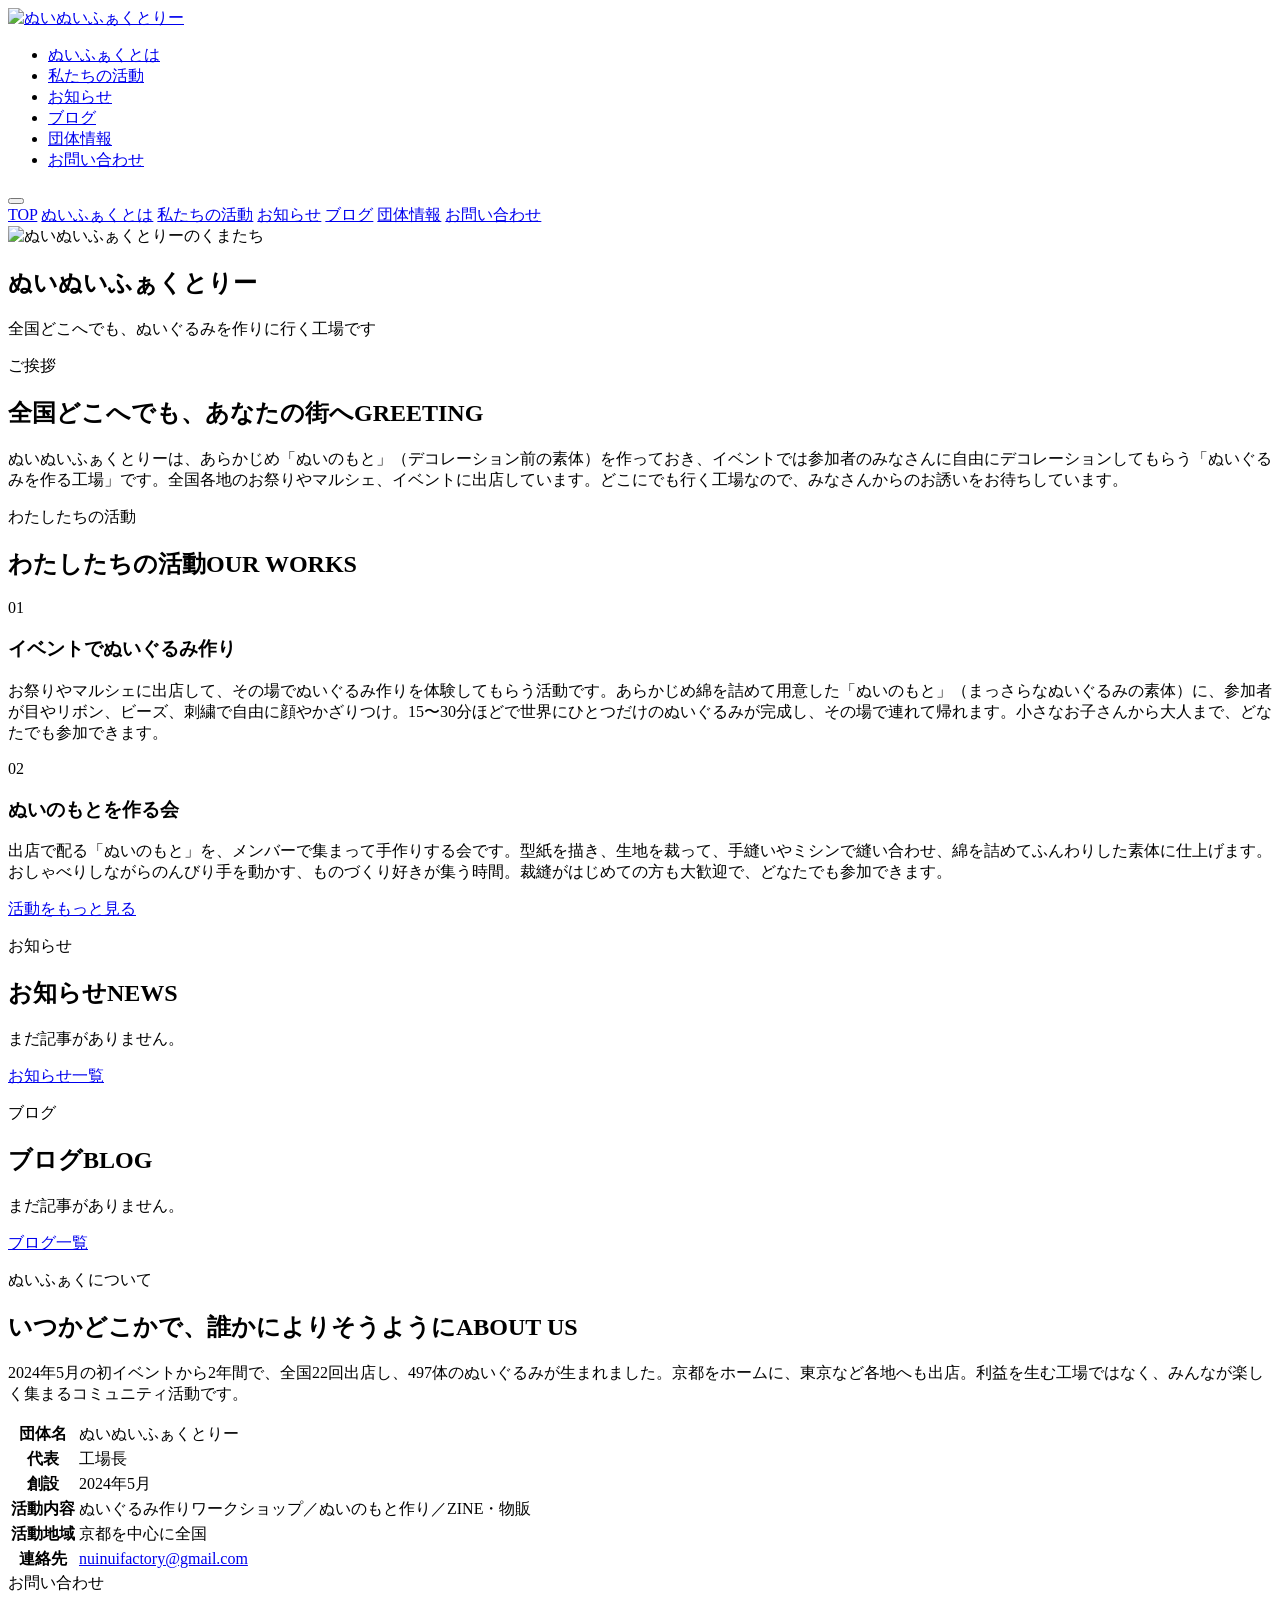
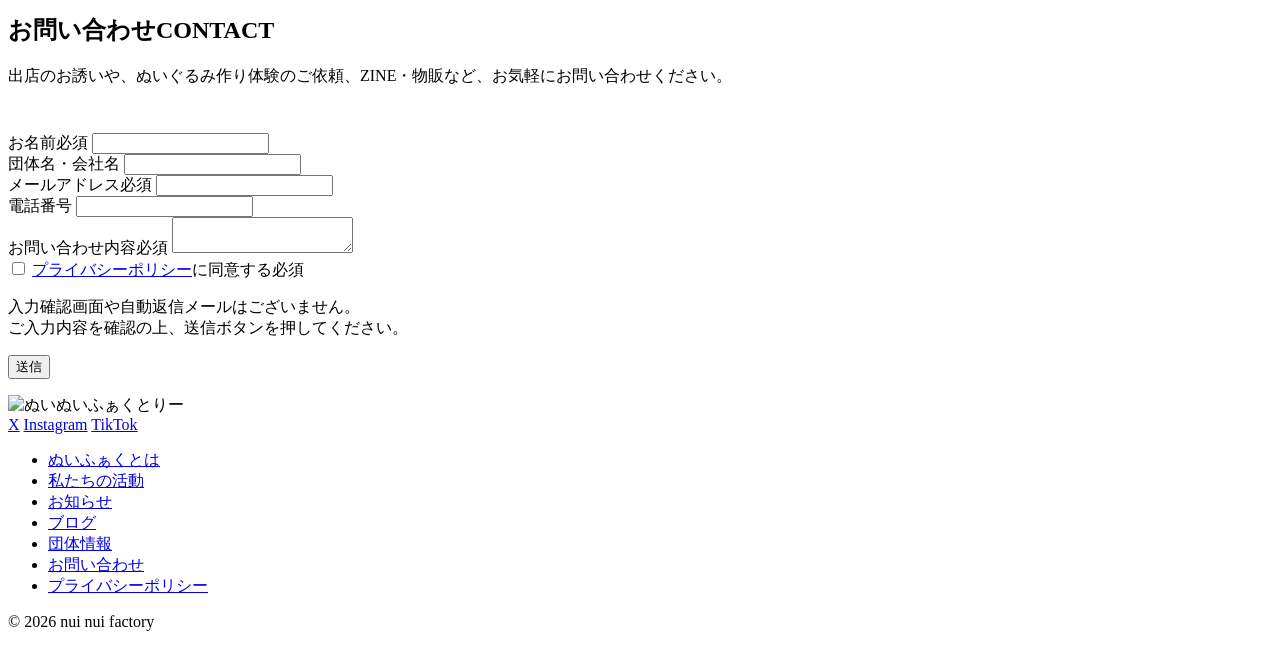
==== index.html @ ff73c260 "サイト本体のページを追加" ====
<!DOCTYPE html>
<html lang="ja">
<head>
<meta charset="UTF-8">
<meta name="viewport" content="width=device-width, initial-scale=1">
<title>ぬいぬいふぁくとりー｜ぬいぐるみを作る工場</title>
<meta name="description" content="ぬいぬいふぁくとりーは、全国各地でぬいぐるみ作りのワークショップを開催する「ぬいぐるみを作る工場」です。お祭り・マルシェ・イベントへの出店のお誘いをお待ちしています。">
<link rel="icon" href="assets/img/mascot-pink.svg" type="image/svg+xml">
<link rel="stylesheet" href="assets/css/style.css">
<meta property="og:type" content="website">
<meta property="og:title" content="ぬいぬいふぁくとりー｜ぬいぐるみを作る工場">
<meta property="og:description" content="全国各地でぬいぐるみ作りのワークショップを開催しています。どこにでも行く工場です。">
<meta property="og:image" content="assets/img/hero.svg">
</head>
<body>

<!-- ============ ヘッダー（全ページ共通） ============ -->
<header class="header">
  <div class="header__inner">
    <a href="index.html" class="header__logo"><img src="assets/img/logo.svg" alt="ぬいぬいふぁくとりー"></a>
    <nav class="gnav">
      <ul>
        <li><a href="#about">ぬいふぁくとは</a></li>
        <li><a href="works.html">私たちの活動</a></li>
        <li><a href="news/">お知らせ</a></li>
        <li><a href="blog/">ブログ</a></li>
        <li><a href="#company">団体情報</a></li>
        <li><a href="#contact">お問い合わせ</a></li>
      </ul>
    </nav>
    <button class="hamburger" aria-label="メニュー" aria-expanded="false">
      <span></span><span></span><span></span>
    </button>
  </div>
</header>
<div class="drawer">
  <a href="index.html">TOP</a>
  <a href="#about">ぬいふぁくとは</a>
  <a href="works.html">私たちの活動</a>
  <a href="news/">お知らせ</a>
  <a href="blog/">ブログ</a>
  <a href="#company">団体情報</a>
  <a href="#contact">お問い合わせ</a>
</div>

<main>

<!-- ============ ヒーロー ============ -->
<section class="hero">
  <div class="hero__img"><img src="assets/img/hero.svg" alt="ぬいぬいふぁくとりーのくまたち" width="1200" height="620"></div>
  <div class="hero__copy">
    <h1>ぬいぬいふぁくとりー</h1>
    <p>全国どこへでも、ぬいぐるみを作りに行く工場です</p>
  </div>
</section>

<!-- ============ ご挨拶 ============ -->
<section class="section" id="about">
  <div class="wrap">
    <div class="section-head">
      <span class="vlabel">ご挨拶</span>
      <h2>全国どこへでも、あなたの街へ<span class="en">GREETING</span></h2>
    </div>
    <p>ぬいぬいふぁくとりーは、あらかじめ「ぬいのもと」（デコレーション前の素体）を作っておき、イベントでは参加者のみなさんに自由にデコレーションしてもらう「ぬいぐるみを作る工場」です。全国各地のお祭りやマルシェ、イベントに出店しています。どこにでも行く工場なので、みなさんからのお誘いをお待ちしています。</p>
  </div>
</section>

<!-- ============ わたしたちの活動 ============ -->
<section class="section section--cream" id="works">
  <div class="wrap">
    <div class="section-head">
      <span class="vlabel">わたしたちの活動</span>
      <h2>わたしたちの活動<span class="en">OUR WORKS</span></h2>
    </div>

    <div class="activity">
      <div class="activity__item">
        <span class="activity__num">01</span>
        <div>
          <h3>イベントでぬいぐるみ作り</h3>
          <p>お祭りやマルシェに出店して、その場でぬいぐるみ作りを体験してもらう活動です。あらかじめ綿を詰めて用意した「ぬいのもと」（まっさらなぬいぐるみの素体）に、参加者が目やリボン、ビーズ、刺繍で自由に顔やかざりつけ。15〜30分ほどで世界にひとつだけのぬいぐるみが完成し、その場で連れて帰れます。小さなお子さんから大人まで、どなたでも参加できます。</p>
        </div>
      </div>
      <div class="activity__item">
        <span class="activity__num">02</span>
        <div>
          <h3>ぬいのもとを作る会</h3>
          <p>出店で配る「ぬいのもと」を、メンバーで集まって手作りする会です。型紙を描き、生地を裁って、手縫いやミシンで縫い合わせ、綿を詰めてふんわりした素体に仕上げます。おしゃべりしながらのんびり手を動かす、ものづくり好きが集う時間。裁縫がはじめての方も大歓迎で、どなたでも参加できます。</p>
        </div>
      </div>
    </div>

    <p class="more"><a href="works.html" class="btn btn--ghost">活動をもっと見る</a></p>
  </div>
</section>

<!-- ============ お知らせ ============ -->
<section class="section" id="news">
  <div class="wrap">
    <div class="section-head">
      <span class="vlabel">お知らせ</span>
      <h2>お知らせ<span class="en">NEWS</span></h2>
    </div>
    <!-- NEWS_LIST_START --><p class="cards__empty">まだ記事がありません。</p><!-- NEWS_LIST_END -->
    <p class="more"><a href="news/" class="btn btn--ghost">お知らせ一覧</a></p>
  </div>
</section>

<!-- ============ ブログ ============ -->
<section class="section section--cream" id="blog">
  <div class="wrap">
    <div class="section-head">
      <span class="vlabel">ブログ</span>
      <h2>ブログ<span class="en">BLOG</span></h2>
    </div>
    <!-- BLOG_LIST_START --><p class="cards__empty">まだ記事がありません。</p><!-- BLOG_LIST_END -->
    <p class="more"><a href="blog/" class="btn btn--ghost">ブログ一覧</a></p>
  </div>
</section>

<!-- ============ 団体情報 ============ -->
<section class="section" id="company">
  <div class="wrap">
    <div class="section-head">
      <span class="vlabel">ぬいふぁくについて</span>
      <h2>いつかどこかで、誰かによりそうように<span class="en">ABOUT US</span></h2>
    </div>
    <p>2024年5月の初イベントから2年間で、全国22回出店し、497体のぬいぐるみが生まれました。京都をホームに、東京など各地へも出店。利益を生む工場ではなく、みんなが楽しく集まるコミュニティ活動です。</p>

    <table class="about-table">
      <tr><th>団体名</th>  <td>ぬいぬいふぁくとりー</td></tr>
      <tr><th>代表</th>    <td>工場長</td></tr>
      <tr><th>創設</th>    <td>2024年5月</td></tr>
      <tr><th>活動内容</th><td>ぬいぐるみ作りワークショップ／ぬいのもと作り／ZINE・物販</td></tr>
      <tr><th>活動地域</th><td>京都を中心に全国</td></tr>
      <tr><th>連絡先</th>  <td><a href="mailto:nuinuifactory@gmail.com">nuinuifactory@gmail.com</a></td></tr>
    </table>
  </div>
</section>

<!-- ============ お問い合わせ ============ -->
<section class="section section--cream" id="contact">
  <div class="wrap">
    <div class="section-head">
      <span class="vlabel">お問い合わせ</span>
      <h2>お問い合わせ<span class="en">CONTACT</span></h2>
    </div>
    <p style="margin-bottom:46px;">出店のお誘いや、ぬいぐるみ作り体験のご依頼、ZINE・物販など、お気軽にお問い合わせください。</p>

    <!-- ▼ Formspreeの設定後、action の XXXXXXXX を自分のフォームIDに書き換えてください -->
    <form class="form" id="contact-form" action="https://formspree.io/f/XXXXXXXX" method="POST" data-thanks="thanks.html">
      <div>
        <label for="f-name">お名前<span class="req">必須</span></label>
        <input type="text" id="f-name" name="お名前" required>
      </div>
      <div>
        <label for="f-org">団体名・会社名</label>
        <input type="text" id="f-org" name="団体名・会社名">
      </div>
      <div>
        <label for="f-email">メールアドレス<span class="req">必須</span></label>
        <input type="email" id="f-email" name="email" required>
      </div>
      <div>
        <label for="f-tel">電話番号</label>
        <input type="tel" id="f-tel" name="電話番号">
      </div>
      <div>
        <label for="f-body">お問い合わせ内容<span class="req">必須</span></label>
        <textarea id="f-body" name="お問い合わせ内容" required></textarea>
      </div>
      <label class="form__check">
        <input type="checkbox" required>
        <span><a href="privacy.html">プライバシーポリシー</a>に同意する<span class="req">必須</span></span>
      </label>
      <p class="form__note">入力確認画面や自動返信メールはございません。<br>ご入力内容を確認の上、送信ボタンを押してください。</p>
      <p class="form__submit"><button type="submit">送信</button></p>
    </form>
  </div>
</section>

</main>

<!-- ============ フッター（全ページ共通） ============ -->
<footer class="footer">
  <div class="wrap footer__inner">
    <div>
      <div class="footer__logo"><img src="assets/img/logo.svg" alt="ぬいぬいふぁくとりー"></div>
      <div class="footer__sns">
        <a href="https://x.com/nuinuifactory" target="_blank" rel="noopener">X</a>
        <a href="https://www.instagram.com/nuinuifactory" target="_blank" rel="noopener">Instagram</a>
        <a href="https://www.tiktok.com/@nuinuifactory" target="_blank" rel="noopener">TikTok</a>
      </div>
    </div>
    <nav>
      <ul>
        <li><a href="#about">ぬいふぁくとは</a></li>
        <li><a href="works.html">私たちの活動</a></li>
        <li><a href="news/">お知らせ</a></li>
        <li><a href="blog/">ブログ</a></li>
        <li><a href="#company">団体情報</a></li>
        <li><a href="#contact">お問い合わせ</a></li>
        <li><a href="privacy.html">プライバシーポリシー</a></li>
      </ul>
    </nav>
  </div>
  <p class="footer__copy">© 2026 nui nui factory</p>
</footer>

<script src="assets/js/site.js"></script>
</body>
</html>
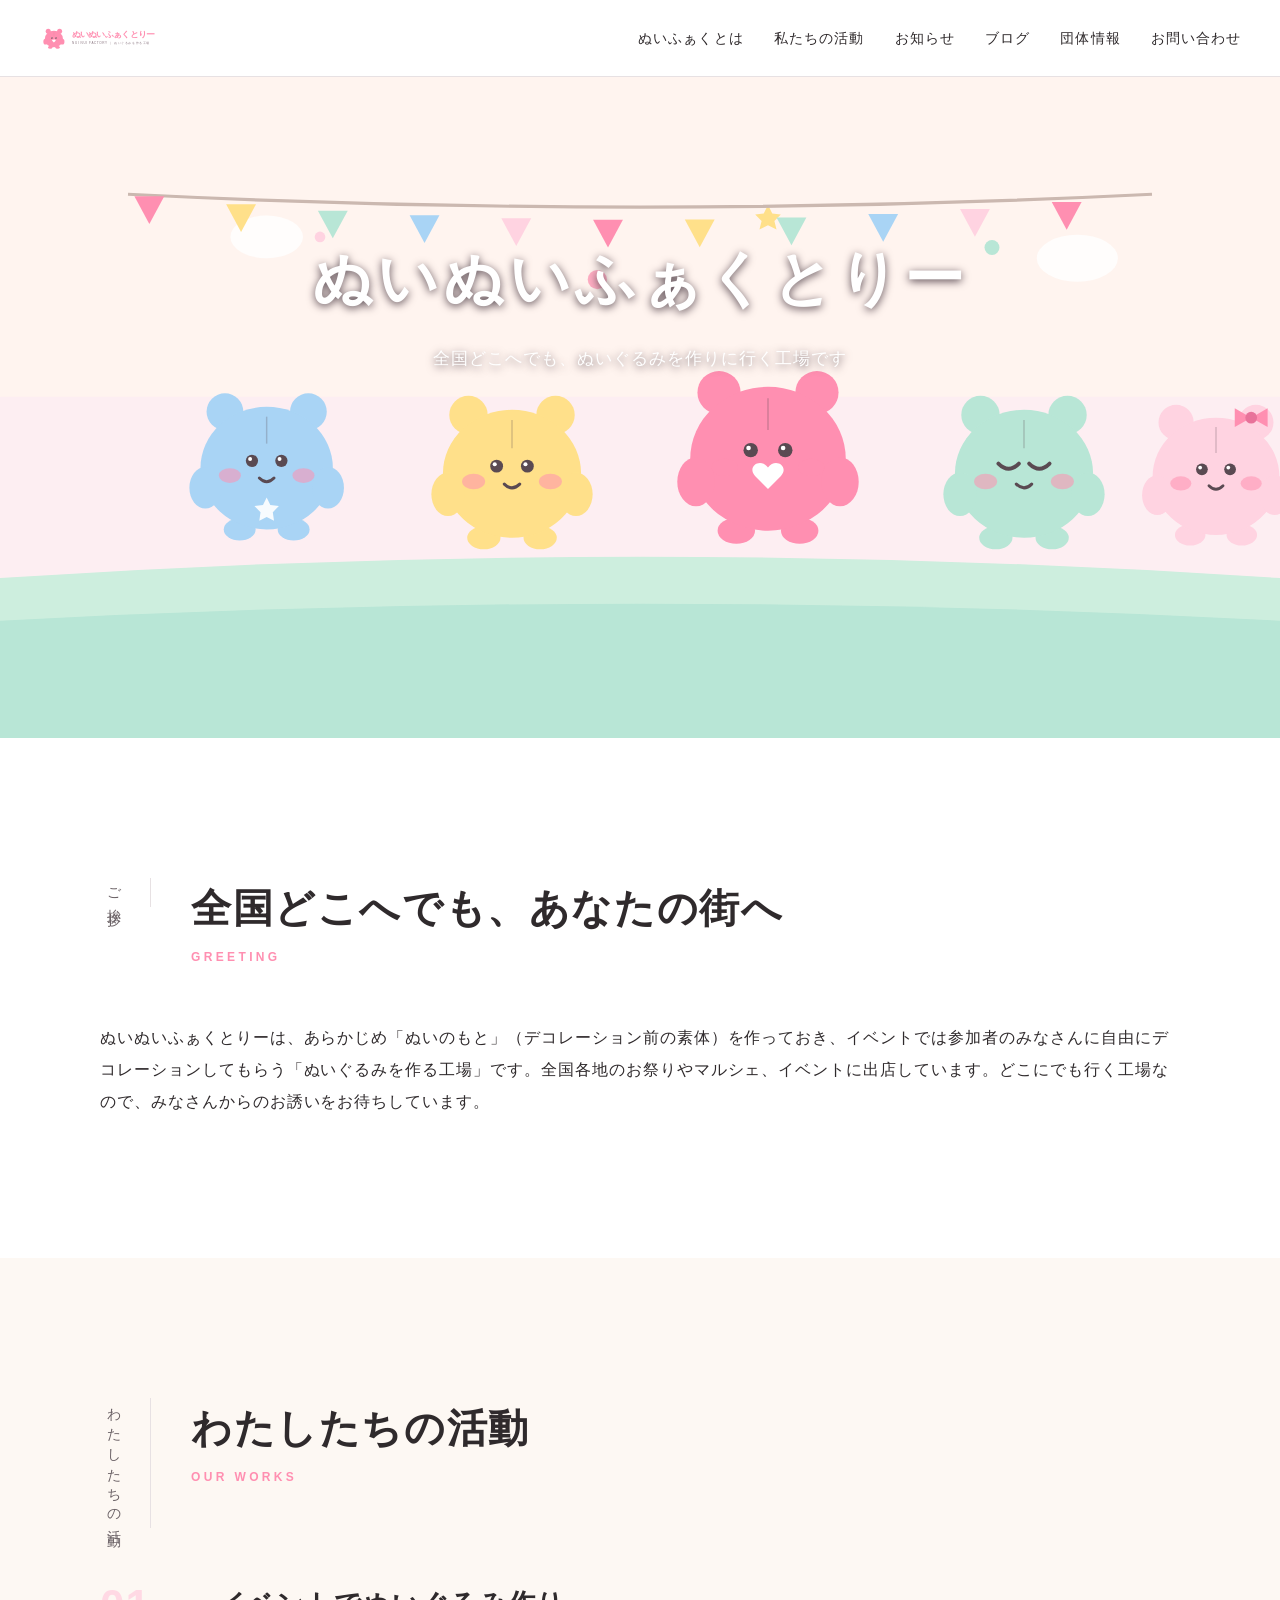
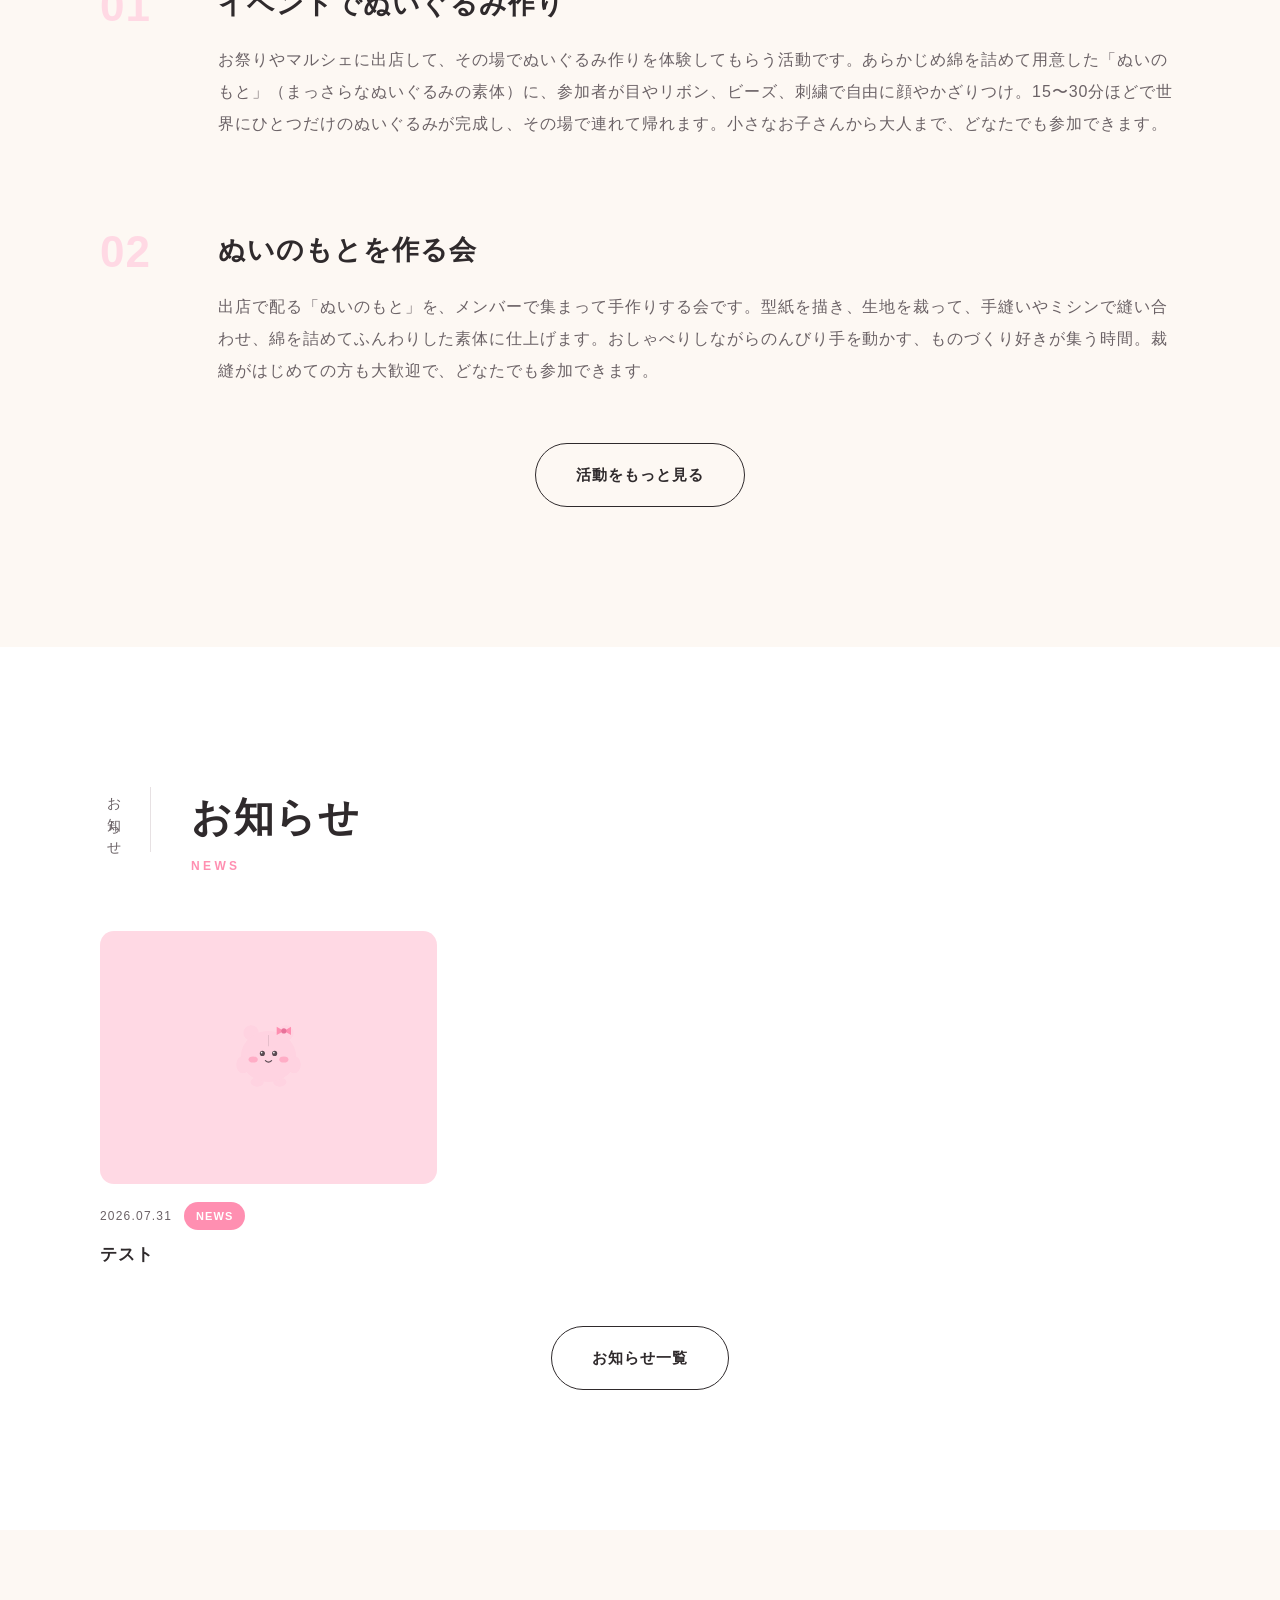
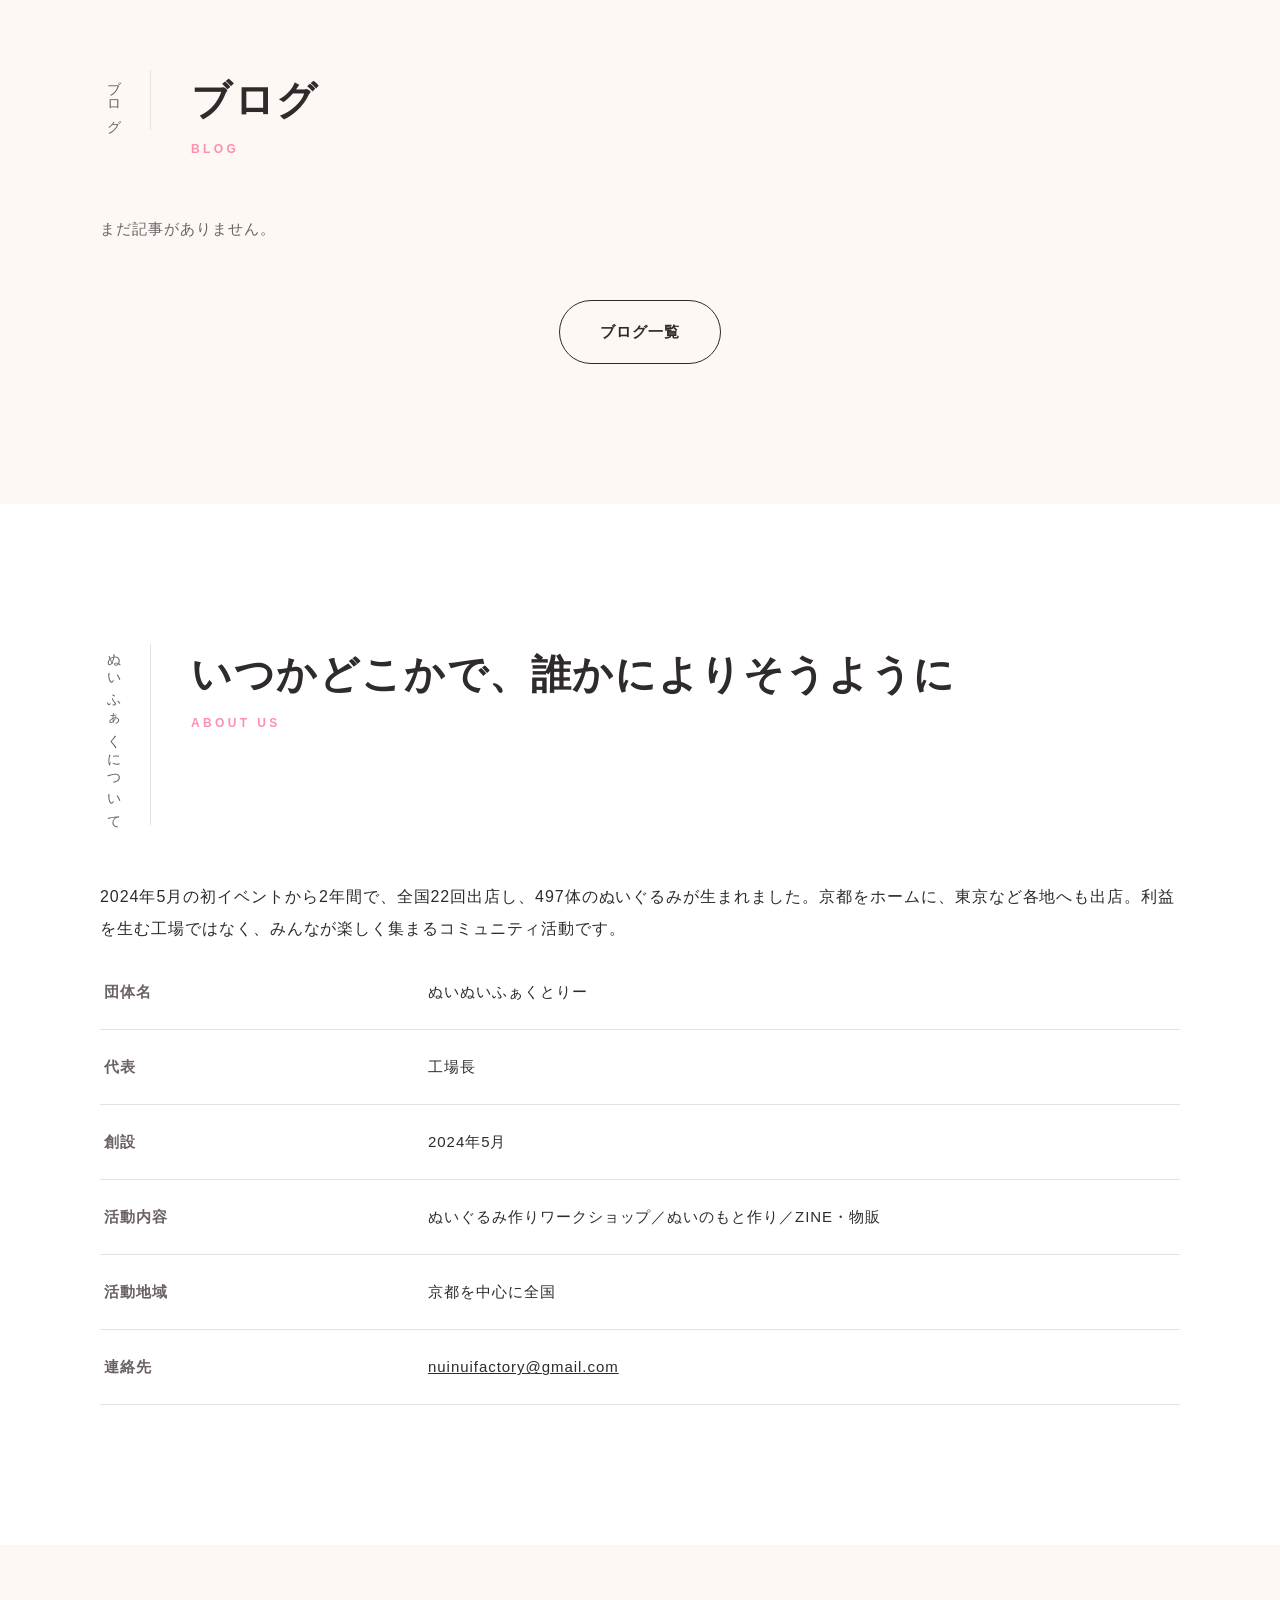
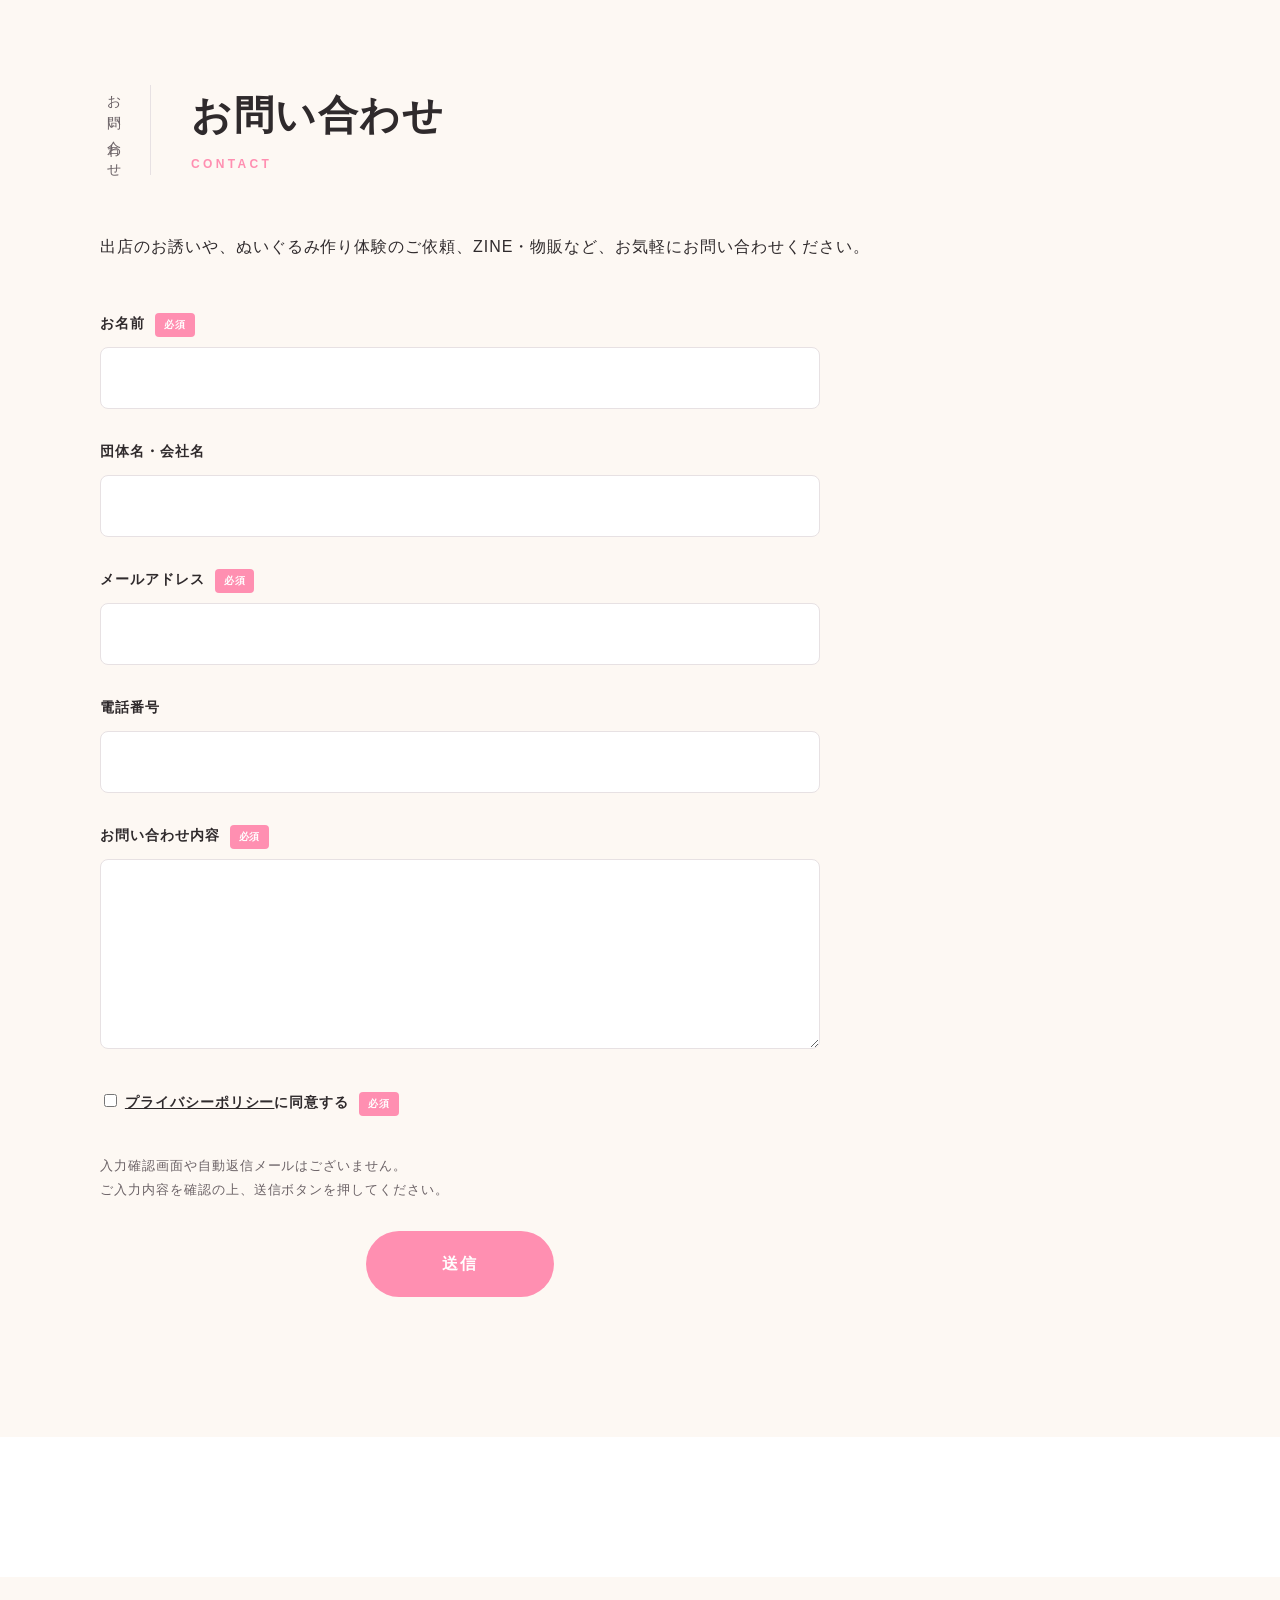
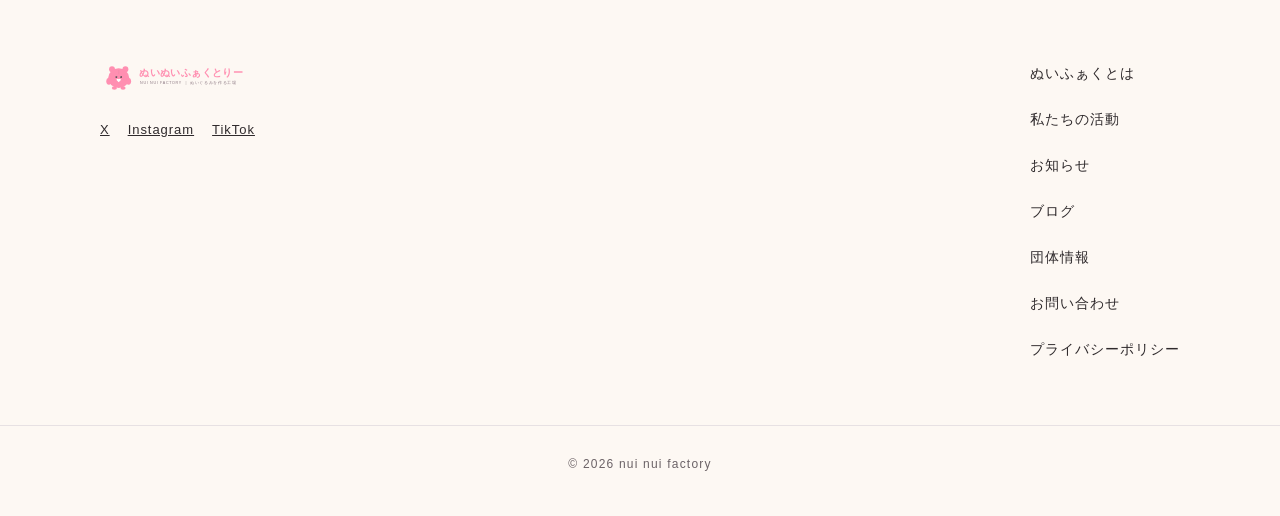
==== commit 96623e5a: "記事を公開: テスト" ====
--- a/index.html
+++ b/index.html
@@ -101,7 +101,15 @@
       <span class="vlabel">お知らせ</span>
       <h2>お知らせ<span class="en">NEWS</span></h2>
     </div>
-    <!-- NEWS_LIST_START --><p class="cards__empty">まだ記事がありません。</p><!-- NEWS_LIST_END -->
+    <!-- NEWS_LIST_START -->
+<div class="cards">
+<a class="card" href="news/20260731-9l2k.html">
+  <div class="card__thumb"><img src="assets/img/mascot-lpink.svg" alt="" style="object-fit:contain;padding:18%"></div>
+  <div class="card__meta"><span class="card__date">2026.07.31</span><span class="badge">NEWS</span></div>
+  <h3 class="card__title">テスト</h3>
+</a>
+</div>
+    <!-- NEWS_LIST_END -->
     <p class="more"><a href="news/" class="btn btn--ghost">お知らせ一覧</a></p>
   </div>
 </section>
@@ -113,7 +121,9 @@
       <span class="vlabel">ブログ</span>
       <h2>ブログ<span class="en">BLOG</span></h2>
     </div>
-    <!-- BLOG_LIST_START --><p class="cards__empty">まだ記事がありません。</p><!-- BLOG_LIST_END -->
+    <!-- BLOG_LIST_START -->
+<p class="cards__empty">まだ記事がありません。</p>
+    <!-- BLOG_LIST_END -->
     <p class="more"><a href="blog/" class="btn btn--ghost">ブログ一覧</a></p>
   </div>
 </section>
--- a/assets/css/style.css
+++ b/assets/css/style.css
@@ -0,0 +1,286 @@
+@charset "UTF-8";
+/* ==========================================================================
+   ぬいぬいふぁくとりー サイト共通スタイル
+   色やサイズを変えたいときは、下の :root の値だけ書き換えれば全ページに反映されます
+   ========================================================================== */
+
+:root {
+  --pink:        #ff8fb1;   /* キーカラー（ボタン・アクセント） */
+  --pink-soft:   #ffd9e4;   /* 薄いピンク（背景・バッジ） */
+  --cream:       #fdf8f3;   /* セクション背景のクリーム */
+  --ink:         #2f2a2c;   /* 本文の文字色 */
+  --ink-soft:    #6b6266;   /* 補助テキスト */
+  --line:        #e7e1e3;   /* 罫線 */
+  --shadow:      #5a4a52;   /* 見出しの影 */
+
+  --wrap:        1080px;    /* コンテンツの最大幅 */
+  --gap-section: 140px;     /* セクション間の余白（PC） */
+  --radius:      14px;
+}
+
+/* ---------- リセット ---------- */
+*, *::before, *::after { box-sizing: border-box; }
+html { scroll-behavior: smooth; -webkit-text-size-adjust: 100%; }
+body {
+  margin: 0;
+  font-family: "Hiragino Sans", "Hiragino Kaku Gothic ProN", "Noto Sans JP",
+               "Yu Gothic Medium", "Yu Gothic", Meiryo, sans-serif;
+  font-size: 16px;
+  line-height: 2;
+  letter-spacing: 0.06em;
+  color: var(--ink);
+  background: #fff;
+  overflow-x: hidden;              /* スマホの横スクロール防止 */
+}
+img, svg { max-width: 100%; height: auto; display: block; }
+a { color: inherit; }
+ul { margin: 0; padding: 0; list-style: none; }
+h1, h2, h3, h4 { margin: 0; line-height: 1.5; font-weight: 700; }
+p  { margin: 0; }
+
+/* ---------- 共通レイアウト ---------- */
+.wrap { width: min(88%, var(--wrap)); margin-inline: auto; }
+.section { padding-block: var(--gap-section); }
+.section--cream { background: var(--cream); }
+
+/* ページ内リンクで飛んだとき、固定ヘッダーの下に見出しが隠れないようにする */
+:target, .section, [id] { scroll-margin-top: 96px; }
+
+/* 縦書きラベル（「ご挨拶」など、セクション脇の飾り） */
+.vlabel {
+  writing-mode: vertical-rl;
+  white-space: nowrap;          /* 2列に折り返さないように */
+  font-size: 14px;
+  letter-spacing: 0.3em;
+  color: var(--ink-soft);
+  padding-right: 22px;
+  border-right: 1px solid var(--line);
+  flex: none;
+}
+.section-head { display: flex; gap: 40px; align-items: flex-start; margin-bottom: 56px; }
+.section-head h2 { font-size: clamp(26px, 4.2vw, 40px); letter-spacing: 0.04em; }
+.section-head .en {
+  display: block; margin-top: 10px;
+  font-size: 12px; letter-spacing: 0.28em; color: var(--pink); font-weight: 700;
+}
+
+/* ボタン */
+.btn {
+  display: inline-block; padding: 16px 40px; border-radius: 999px;
+  font-size: 15px; font-weight: 700; text-decoration: none;
+  transition: opacity .2s, transform .2s;
+}
+.btn:hover { opacity: .82; transform: translateY(-1px); }
+.btn--pink  { background: var(--pink); color: #fff; }
+.btn--ghost { border: 1px solid var(--ink); color: var(--ink); }
+
+/* ==========================================================================
+   ヘッダー
+   ========================================================================== */
+.header {
+  position: sticky; top: 0; z-index: 50;
+  background: rgba(255,255,255,.93);
+  backdrop-filter: blur(8px);
+  border-bottom: 1px solid var(--line);
+}
+.header__inner {
+  width: min(94%, 1280px); margin-inline: auto;
+  display: flex; align-items: center; justify-content: space-between;
+  height: 76px;
+}
+.header__logo img { height: 34px; width: auto; }
+.gnav ul { display: flex; gap: 30px; }
+.gnav a {
+  font-size: 14px; text-decoration: none; letter-spacing: .08em;
+  padding-block: 6px; border-bottom: 2px solid transparent; transition: border-color .2s;
+}
+.gnav a:hover { border-bottom-color: var(--pink); }
+
+/* ハンバーガー */
+.hamburger {
+  display: none; width: 44px; height: 44px; border: 0; background: none;
+  cursor: pointer; padding: 0; position: relative;
+}
+.hamburger span {
+  position: absolute; left: 10px; width: 24px; height: 2px; background: var(--ink);
+  transition: transform .3s, opacity .3s;
+}
+.hamburger span:nth-child(1) { top: 15px; }
+.hamburger span:nth-child(2) { top: 21px; }
+.hamburger span:nth-child(3) { top: 27px; }
+.is-open .hamburger span:nth-child(1) { transform: translateY(6px) rotate(45deg); }
+.is-open .hamburger span:nth-child(2) { opacity: 0; }
+.is-open .hamburger span:nth-child(3) { transform: translateY(-6px) rotate(-45deg); }
+
+/* スマホメニュー */
+.drawer {
+  position: fixed; inset: 76px 0 0; background: #fff; z-index: 40;
+  padding: 40px 8%; transform: translateX(100%); transition: transform .32s ease;
+  overflow-y: auto;
+}
+.is-open .drawer { transform: translateX(0); }
+.drawer a {
+  display: flex; align-items: center; gap: 14px;
+  padding: 20px 0; border-bottom: 1px solid var(--line);
+  text-decoration: none; font-size: 17px;
+}
+.drawer a::before {
+  content: ""; width: 7px; height: 7px; border-radius: 50%; background: var(--pink); flex: none;
+}
+
+/* ==========================================================================
+   ヒーロー
+   ========================================================================== */
+.hero { position: relative; }
+.hero__img img { width: 100%; }
+.hero__copy {
+  position: absolute; inset: 0;
+  display: grid; align-content: center; justify-items: center; text-align: center;
+  padding-inline: 6%;
+  padding-bottom: 16%;   /* くまと重ならないよう、少し上寄せ */
+}
+.hero__copy h1 {
+  color: #fff; font-size: clamp(28px, 6vw, 60px); letter-spacing: .08em;
+  text-shadow: 0 2px 8px var(--shadow);
+}
+.hero__copy p {
+  margin-top: 18px; color: #fff; font-size: clamp(13px, 2.2vw, 17px);
+  text-shadow: 0 2px 8px var(--shadow);
+}
+
+/* ==========================================================================
+   活動（01 / 02）
+   ========================================================================== */
+.activity { display: grid; gap: 90px; }
+.activity__item { display: grid; grid-template-columns: 88px 1fr; gap: 30px; align-items: start; }
+.activity__num { font-size: 44px; font-weight: 700; color: var(--pink-soft); line-height: 1; }
+.activity__item h3 { font-size: clamp(20px, 3vw, 27px); margin-bottom: 20px; }
+.activity__item p  { color: var(--ink-soft); }
+
+/* ==========================================================================
+   記事カード（お知らせ・ブログ共通）
+   ========================================================================== */
+.cards { display: grid; grid-template-columns: repeat(3, 1fr); gap: 34px; }
+.card { text-decoration: none; display: block; transition: transform .25s; }
+.card:hover { transform: translateY(-4px); }
+.card__thumb {
+  aspect-ratio: 4 / 3; border-radius: var(--radius); overflow: hidden;
+  background: var(--pink-soft); margin-bottom: 18px;
+}
+.card__thumb img { width: 100%; height: 100%; object-fit: cover; }
+.card__meta { display: flex; align-items: center; gap: 12px; margin-bottom: 10px; }
+.card__date { font-size: 12px; color: var(--ink-soft); letter-spacing: .1em; }
+.badge {
+  display: inline-block; padding: 3px 12px; border-radius: 999px;
+  font-size: 11px; font-weight: 700; letter-spacing: .1em;
+  background: var(--pink); color: #fff;
+}
+.badge--voice, .badge--event { background: #b9b1b4; }
+.card__title { font-size: 17px; line-height: 1.75; }
+.card__excerpt { margin-top: 8px; font-size: 13px; color: var(--ink-soft); line-height: 1.9; }
+.cards__empty { color: var(--ink-soft); font-size: 15px; }
+.more { margin-top: 56px; text-align: center; }
+
+/* ==========================================================================
+   団体情報テーブル
+   ========================================================================== */
+.about-table { width: 100%; border-collapse: collapse; margin-top: 10px; }
+.about-table th, .about-table td {
+  text-align: left; padding: 22px 4px; border-bottom: 1px solid var(--line);
+  font-size: 15px; vertical-align: top;
+}
+.about-table th { width: 30%; font-weight: 700; color: var(--ink-soft); }
+
+/* ==========================================================================
+   お問い合わせフォーム
+   ========================================================================== */
+.form { display: grid; gap: 28px; max-width: 720px; }
+.form label { display: block; font-size: 14px; font-weight: 700; margin-bottom: 10px; }
+.req {
+  display: inline-block; margin-left: 10px; padding: 2px 9px; border-radius: 4px;
+  background: var(--pink); color: #fff; font-size: 10px; letter-spacing: .08em;
+}
+.form input[type="text"], .form input[type="email"], .form input[type="tel"], .form textarea {
+  width: 100%; padding: 15px 16px; border: 1px solid var(--line); border-radius: 8px;
+  font: inherit; font-size: 15px; background: #fff; color: var(--ink);
+}
+.form input:focus, .form textarea:focus { outline: 2px solid var(--pink); border-color: transparent; }
+.form textarea { min-height: 190px; resize: vertical; }
+.form__check { display: flex; align-items: center; gap: 10px; font-size: 14px; }
+.form__note { font-size: 13px; color: var(--ink-soft); line-height: 1.9; }
+.form__submit { text-align: center; }
+.form__submit button {
+  border: 0; cursor: pointer; font: inherit;
+  background: var(--pink); color: #fff; padding: 17px 76px; border-radius: 999px;
+  font-size: 16px; font-weight: 700; letter-spacing: .1em; transition: opacity .2s;
+}
+.form__submit button:hover { opacity: .82; }
+.form__submit button[disabled] { opacity: .5; cursor: progress; }
+
+/* ==========================================================================
+   記事ページ
+   ========================================================================== */
+.article { width: min(88%, 760px); margin: 90px auto 0; }
+.article__head { margin-bottom: 46px; }
+.article__title { font-size: clamp(23px, 4.4vw, 35px); margin-top: 16px; line-height: 1.6; }
+.article__body { font-size: 16px; line-height: 2.15; }
+.article__body > * + * { margin-top: 1.7em; }
+.article__body h2 {
+  font-size: 21px; padding-left: 15px; border-left: 4px solid var(--pink);
+  margin-top: 2.6em;
+}
+.article__body h3 { font-size: 18px; margin-top: 2.2em; }
+.article__body img { border-radius: var(--radius); margin-inline: auto; }
+.article__body a { color: #d1608a; }
+.article__body ul { list-style: disc; padding-left: 1.5em; }
+.article__body ul li { margin-top: .5em; }
+.article__body blockquote {
+  margin-inline: 0; padding: 4px 0 4px 22px; border-left: 3px solid var(--line);
+  color: var(--ink-soft);
+}
+.article__cover { border-radius: var(--radius); overflow: hidden; margin-bottom: 40px; }
+.article__back { margin: 90px 0 0; text-align: center; }
+
+/* ==========================================================================
+   フッター
+   ========================================================================== */
+.footer { background: var(--cream); padding: 80px 0 40px; margin-top: var(--gap-section); }
+.footer__inner { display: flex; justify-content: space-between; gap: 40px; flex-wrap: wrap; }
+.footer__logo img { height: 40px; width: auto; }
+.footer nav ul { display: grid; gap: 14px; }
+.footer nav a { font-size: 14px; text-decoration: none; }
+.footer nav a:hover { color: var(--pink); }
+.footer__sns { display: flex; gap: 18px; margin-top: 20px; font-size: 13px; }
+.footer__copy {
+  margin-top: 60px; padding-top: 26px; border-top: 1px solid var(--line);
+  font-size: 12px; color: var(--ink-soft); text-align: center; letter-spacing: .1em;
+}
+
+/* ==========================================================================
+   スマホ対応（768px以下）
+   ========================================================================== */
+@media (max-width: 768px) {
+  :root { --gap-section: 84px; }
+  body { font-size: 15px; line-height: 1.95; }
+  .wrap { width: 86%; }
+
+  .gnav { display: none; }
+  .hamburger { display: block; }
+
+  .section-head { flex-direction: row; gap: 20px; margin-bottom: 38px; }
+  .vlabel { font-size: 12px; padding-right: 14px; height: 4.6em; }
+
+  .activity { gap: 58px; }
+  .activity__item { grid-template-columns: 54px 1fr; gap: 16px; }
+  .activity__num { font-size: 32px; }
+
+  .cards { grid-template-columns: 1fr; gap: 30px; }
+  .about-table th, .about-table td { display: block; width: 100%; padding: 0; border: 0; }
+  .about-table th { padding-top: 20px; }
+  .about-table td { padding-bottom: 20px; border-bottom: 1px solid var(--line); }
+
+  .footer__inner { flex-direction: column; }
+  .article { margin-top: 56px; }
+}
+
+@media (min-width: 769px) { .drawer { display: none; } }
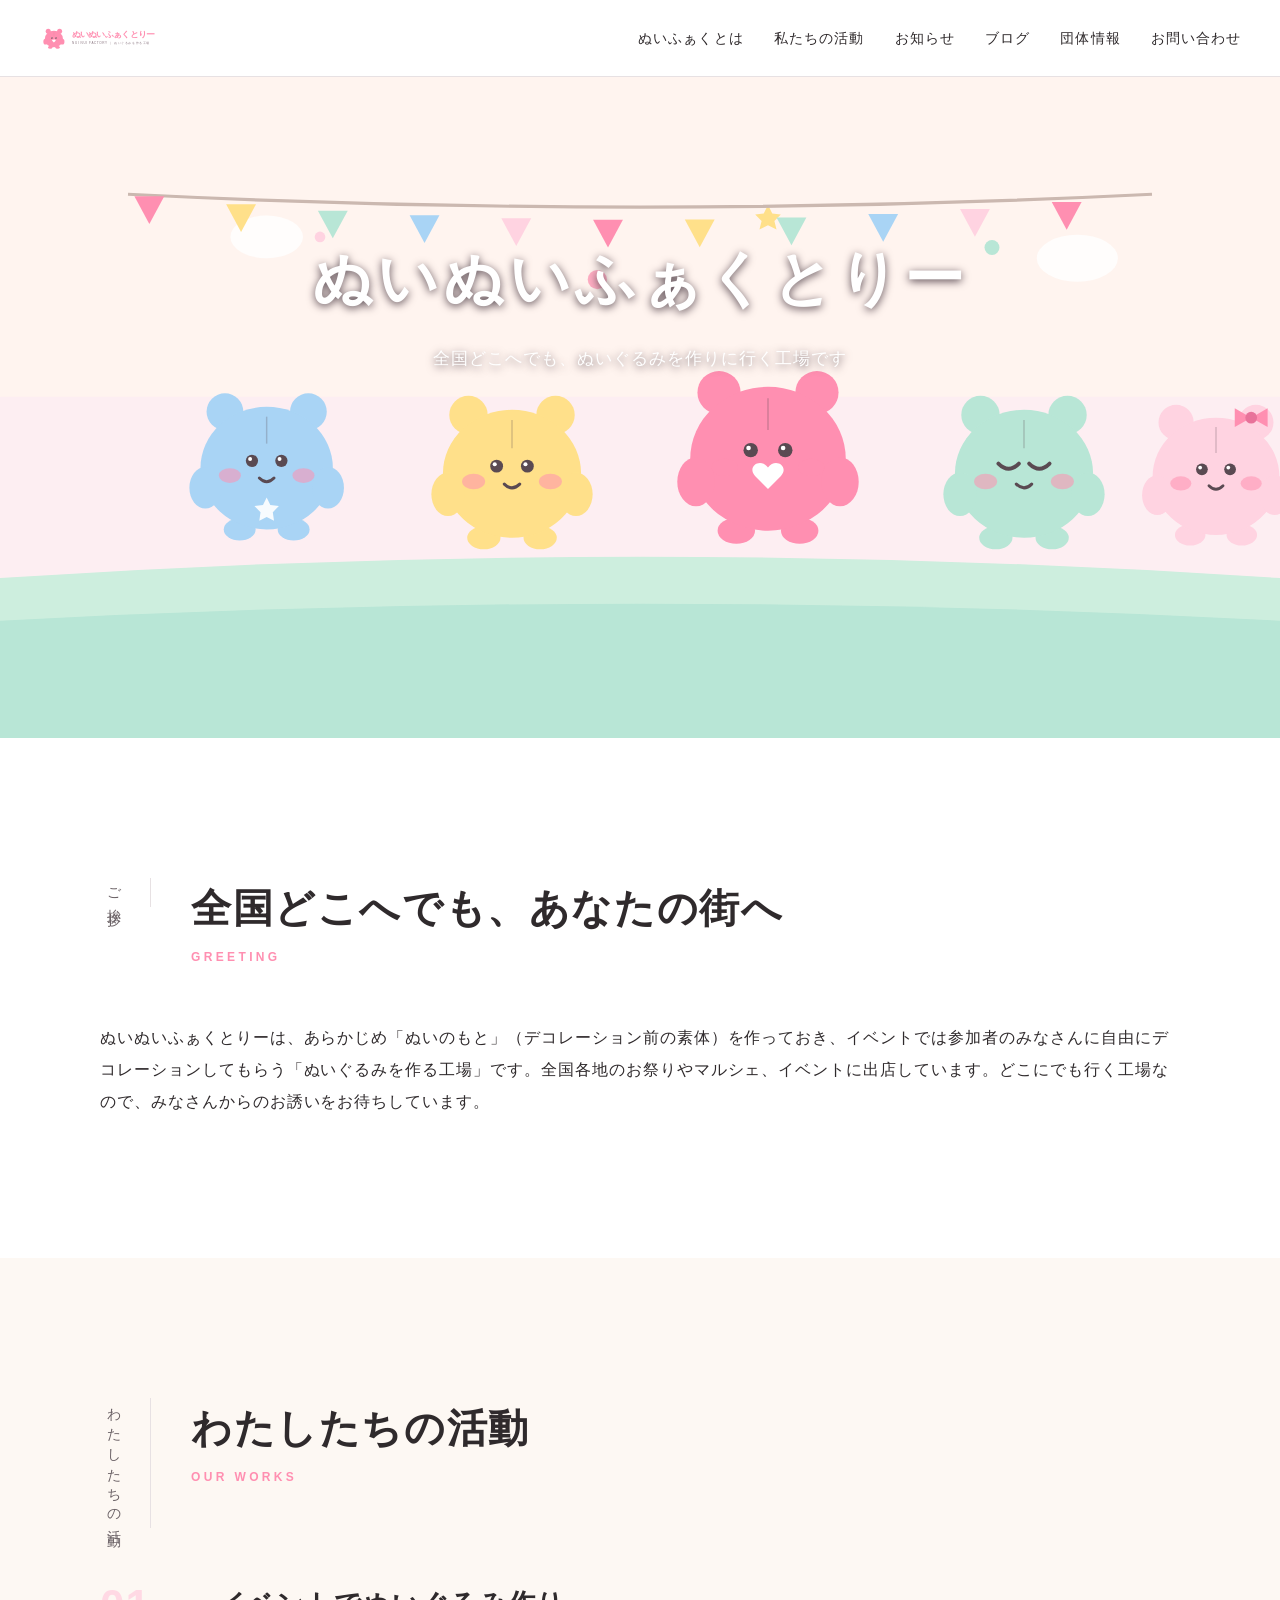
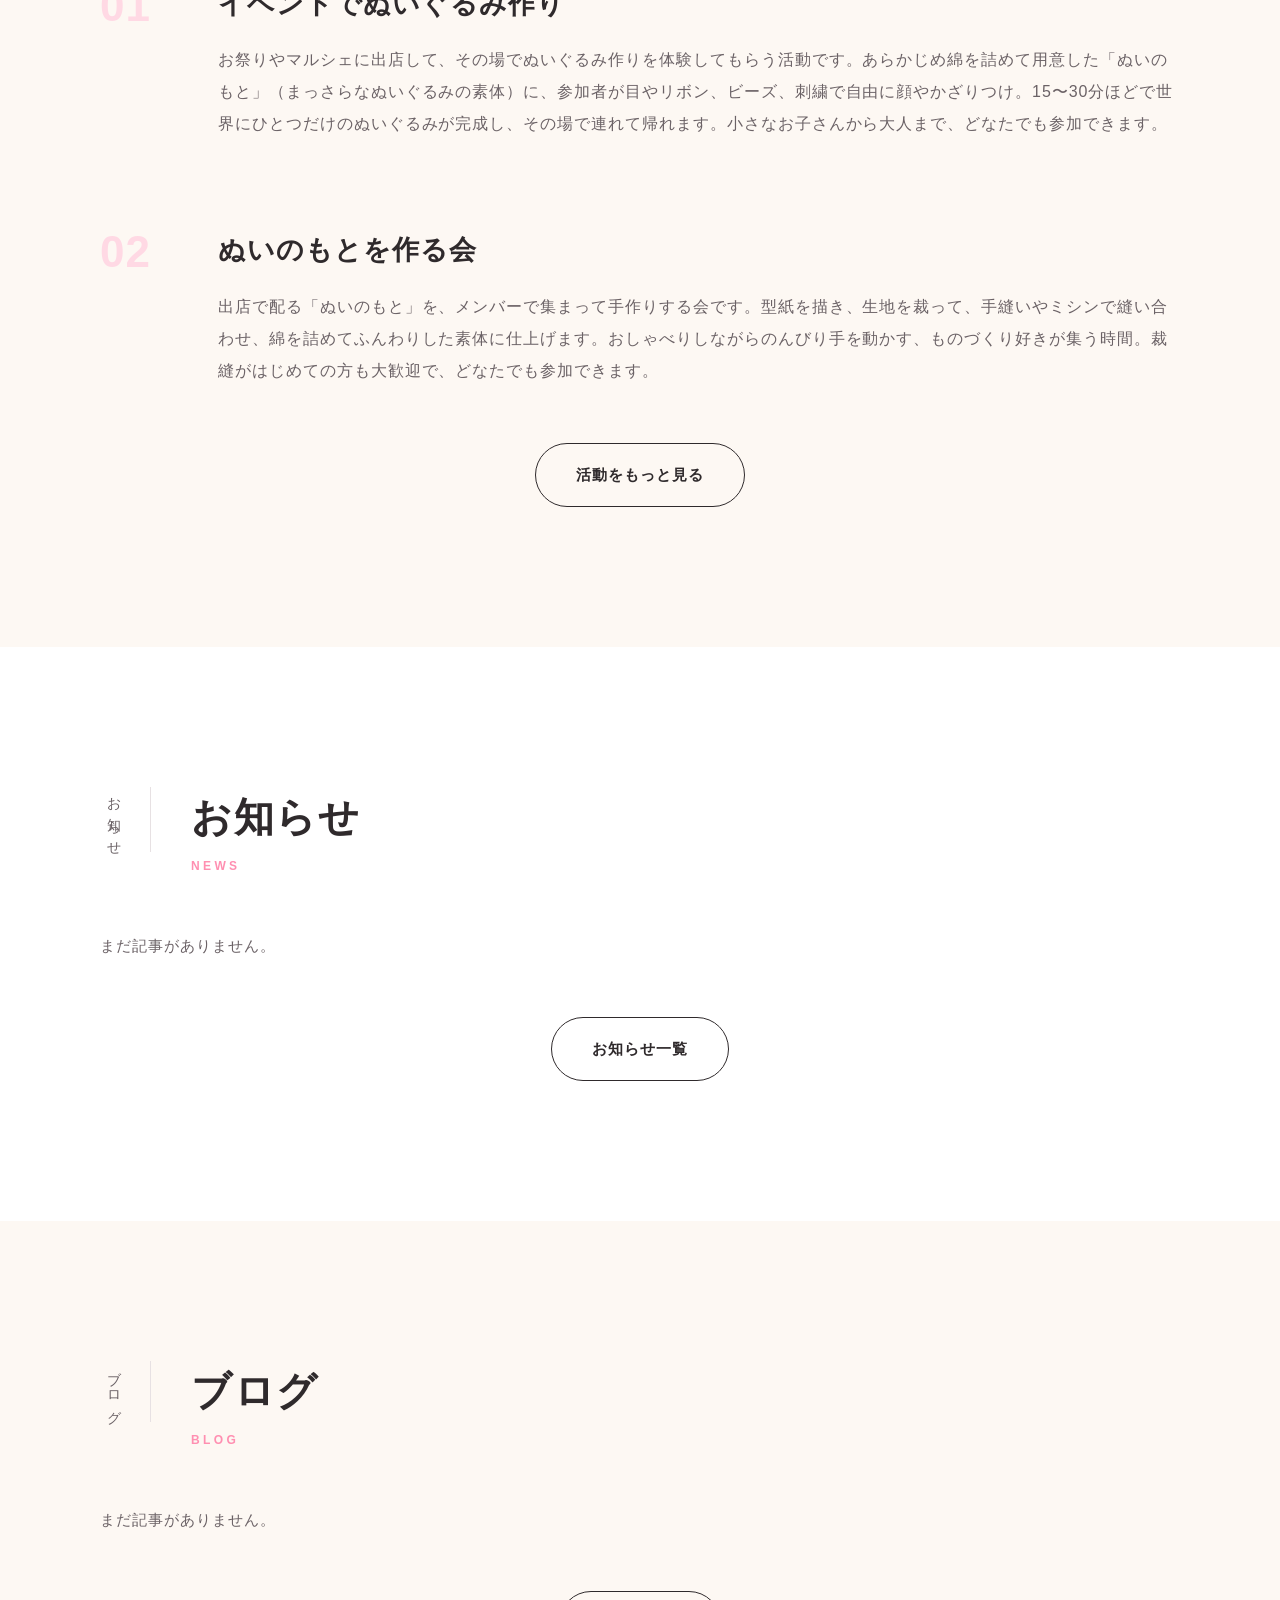
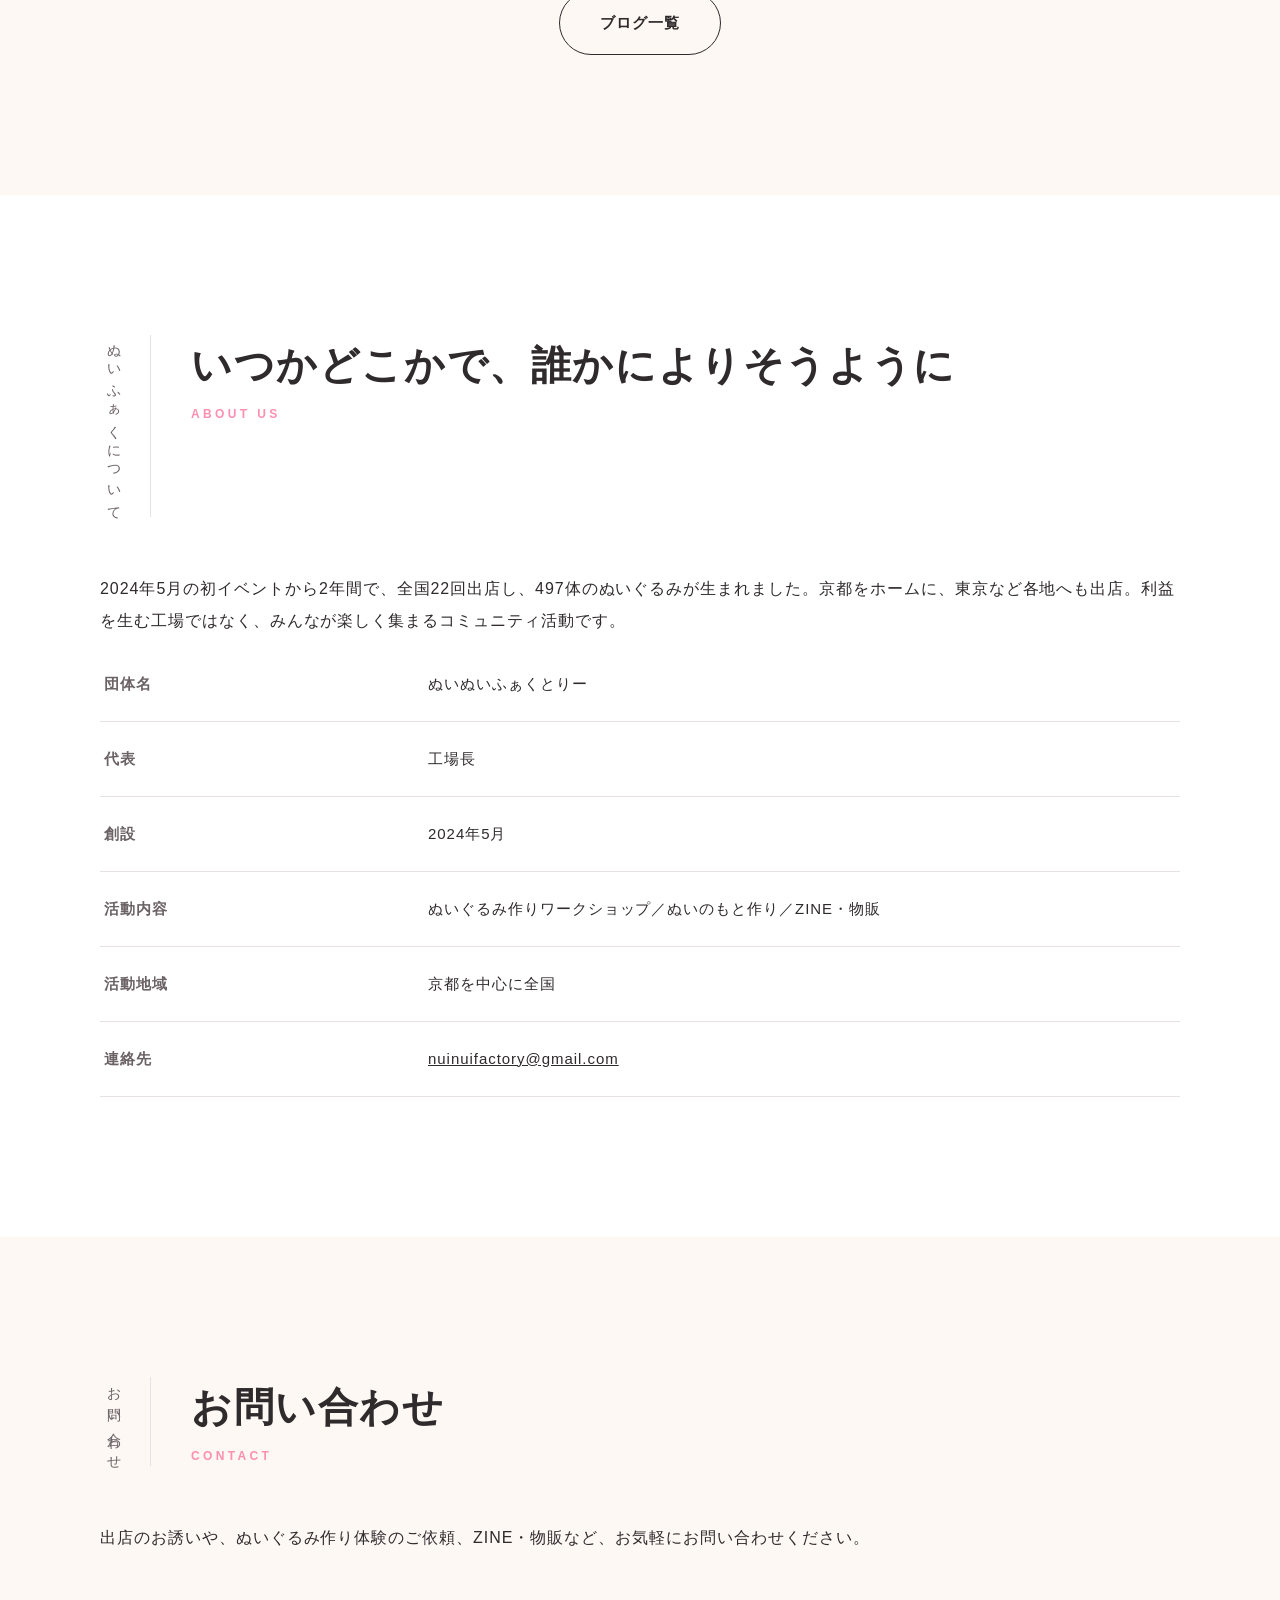
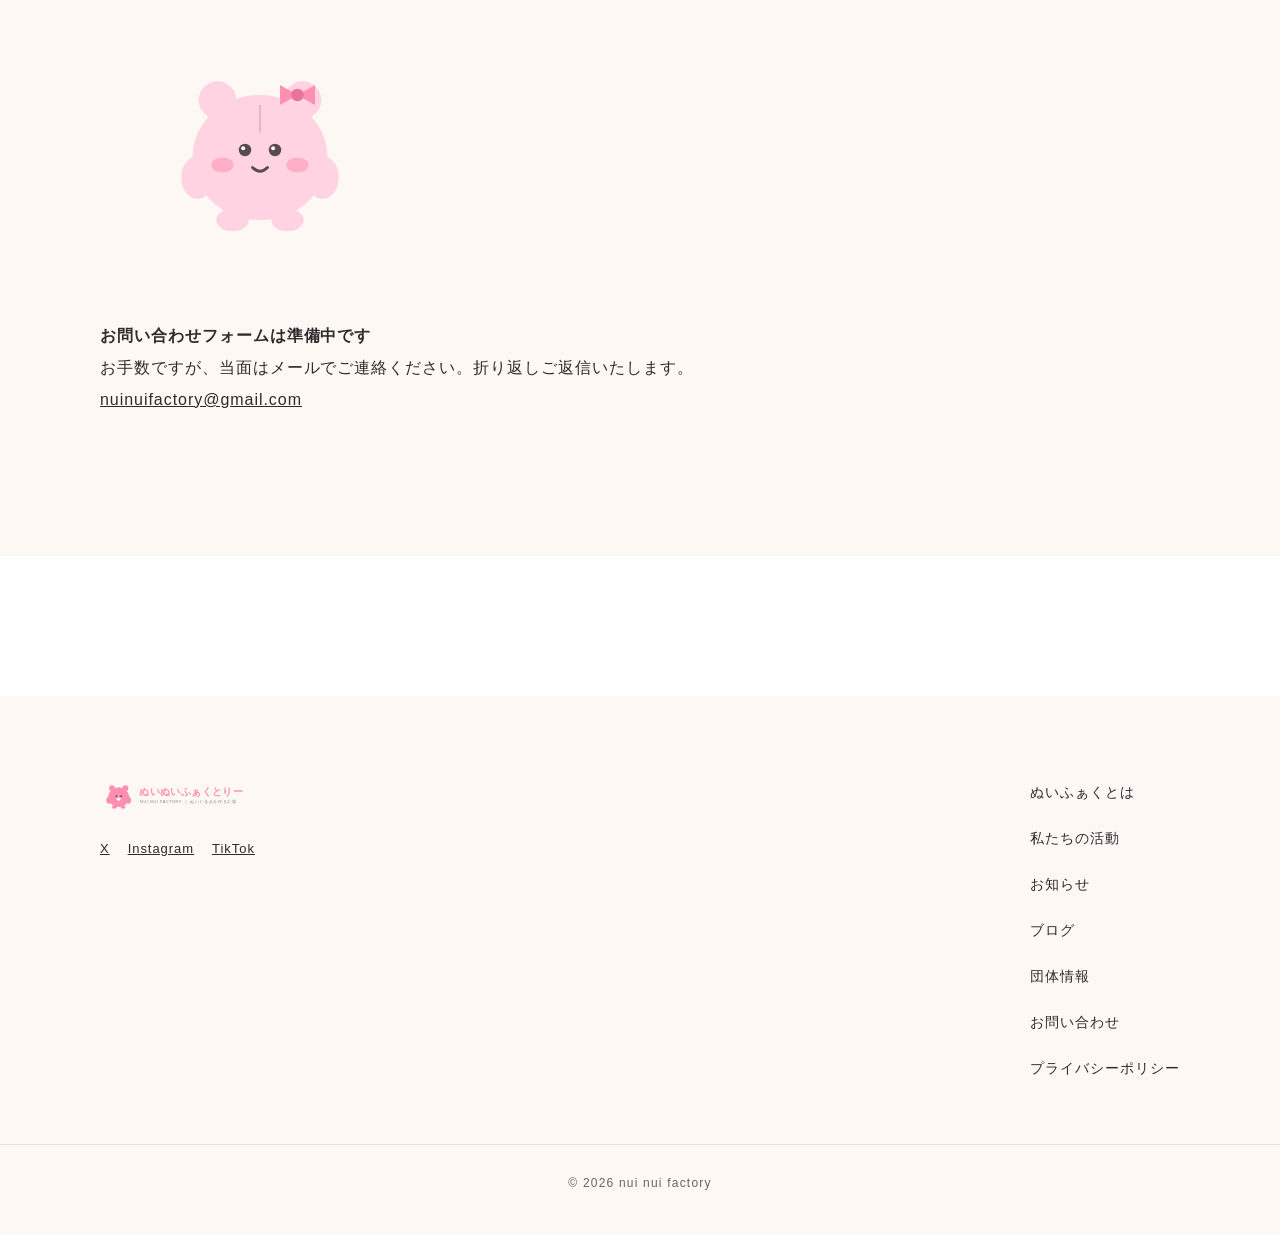
==== commit 5cafc24e: "お問い合わせをGoogleフォーム埋め込み方式に変更（未設定のあいだはメール案内を表示）" ====
--- a/index.html
+++ b/index.html
@@ -101,15 +101,7 @@
       <span class="vlabel">お知らせ</span>
       <h2>お知らせ<span class="en">NEWS</span></h2>
     </div>
-    <!-- NEWS_LIST_START -->
-<div class="cards">
-<a class="card" href="news/20260731-9l2k.html">
-  <div class="card__thumb"><img src="assets/img/mascot-lpink.svg" alt="" style="object-fit:contain;padding:18%"></div>
-  <div class="card__meta"><span class="card__date">2026.07.31</span><span class="badge">NEWS</span></div>
-  <h3 class="card__title">テスト</h3>
-</a>
-</div>
-    <!-- NEWS_LIST_END -->
+    <!-- NEWS_LIST_START --><p class="cards__empty">まだ記事がありません。</p><!-- NEWS_LIST_END -->
     <p class="more"><a href="news/" class="btn btn--ghost">お知らせ一覧</a></p>
   </div>
 </section>
@@ -121,9 +113,7 @@
       <span class="vlabel">ブログ</span>
       <h2>ブログ<span class="en">BLOG</span></h2>
     </div>
-    <!-- BLOG_LIST_START -->
-<p class="cards__empty">まだ記事がありません。</p>
-    <!-- BLOG_LIST_END -->
+    <!-- BLOG_LIST_START --><p class="cards__empty">まだ記事がありません。</p><!-- BLOG_LIST_END -->
     <p class="more"><a href="blog/" class="btn btn--ghost">ブログ一覧</a></p>
   </div>
 </section>
@@ -157,35 +147,27 @@
     </div>
     <p style="margin-bottom:46px;">出店のお誘いや、ぬいぐるみ作り体験のご依頼、ZINE・物販など、お気軽にお問い合わせください。</p>
 
-    <!-- ▼ Formspreeの設定後、action の XXXXXXXX を自分のフォームIDに書き換えてください -->
-    <form class="form" id="contact-form" action="https://formspree.io/f/XXXXXXXX" method="POST" data-thanks="thanks.html">
-      <div>
-        <label for="f-name">お名前<span class="req">必須</span></label>
-        <input type="text" id="f-name" name="お名前" required>
-      </div>
-      <div>
-        <label for="f-org">団体名・会社名</label>
-        <input type="text" id="f-org" name="団体名・会社名">
-      </div>
-      <div>
-        <label for="f-email">メールアドレス<span class="req">必須</span></label>
-        <input type="email" id="f-email" name="email" required>
-      </div>
-      <div>
-        <label for="f-tel">電話番号</label>
-        <input type="tel" id="f-tel" name="電話番号">
-      </div>
-      <div>
-        <label for="f-body">お問い合わせ内容<span class="req">必須</span></label>
-        <textarea id="f-body" name="お問い合わせ内容" required></textarea>
-      </div>
-      <label class="form__check">
-        <input type="checkbox" required>
-        <span><a href="privacy.html">プライバシーポリシー</a>に同意する<span class="req">必須</span></span>
-      </label>
-      <p class="form__note">入力確認画面や自動返信メールはございません。<br>ご入力内容を確認の上、送信ボタンを押してください。</p>
-      <p class="form__submit"><button type="submit">送信</button></p>
-    </form>
+    <!-- ================================================================
+         Googleフォームの貼り付け場所
+
+         【やり方】
+         1. Googleフォームを開く →  右上の「送信」→ 「< >」（埋め込み）タブ
+         2. 表示された <iframe …></iframe> をまるごとコピー
+         3. 下の GFORM_START と GFORM_END の「あいだ」に貼り付ける
+            （この2行のコメントは消さないでください）
+
+         貼り付けるまでは、代わりにメールでの案内が表示されます。
+         ================================================================ -->
+    <div class="gform">
+      <!-- GFORM_START --><!-- GFORM_END -->
+    </div>
+
+    <div class="gform-fallback">
+      <img src="assets/img/mascot-lpink.svg" alt="">
+      <p><b>お問い合わせフォームは準備中です</b><br>
+         お手数ですが、当面はメールでご連絡ください。折り返しご返信いたします。</p>
+      <p class="mail"><a href="mailto:nuinuifactory@gmail.com">nuinuifactory@gmail.com</a></p>
+    </div>
   </div>
 </section>
 
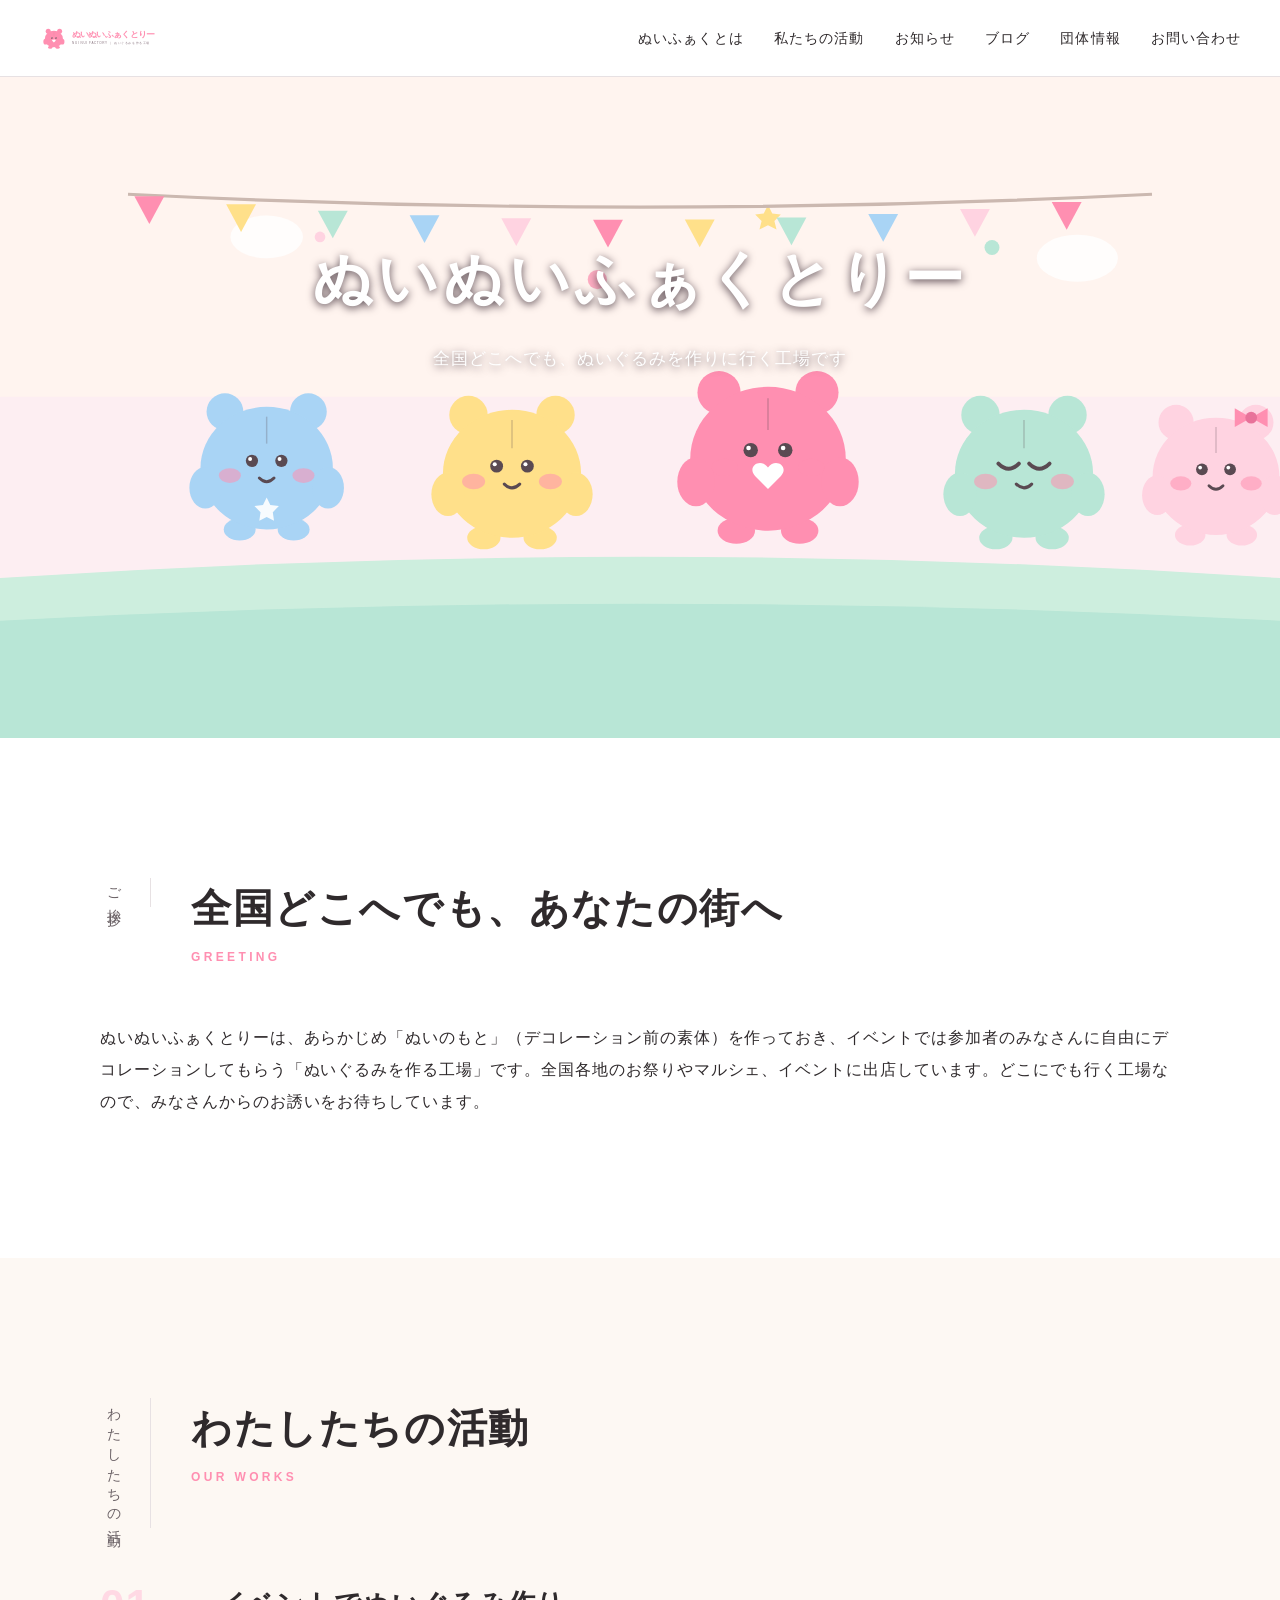
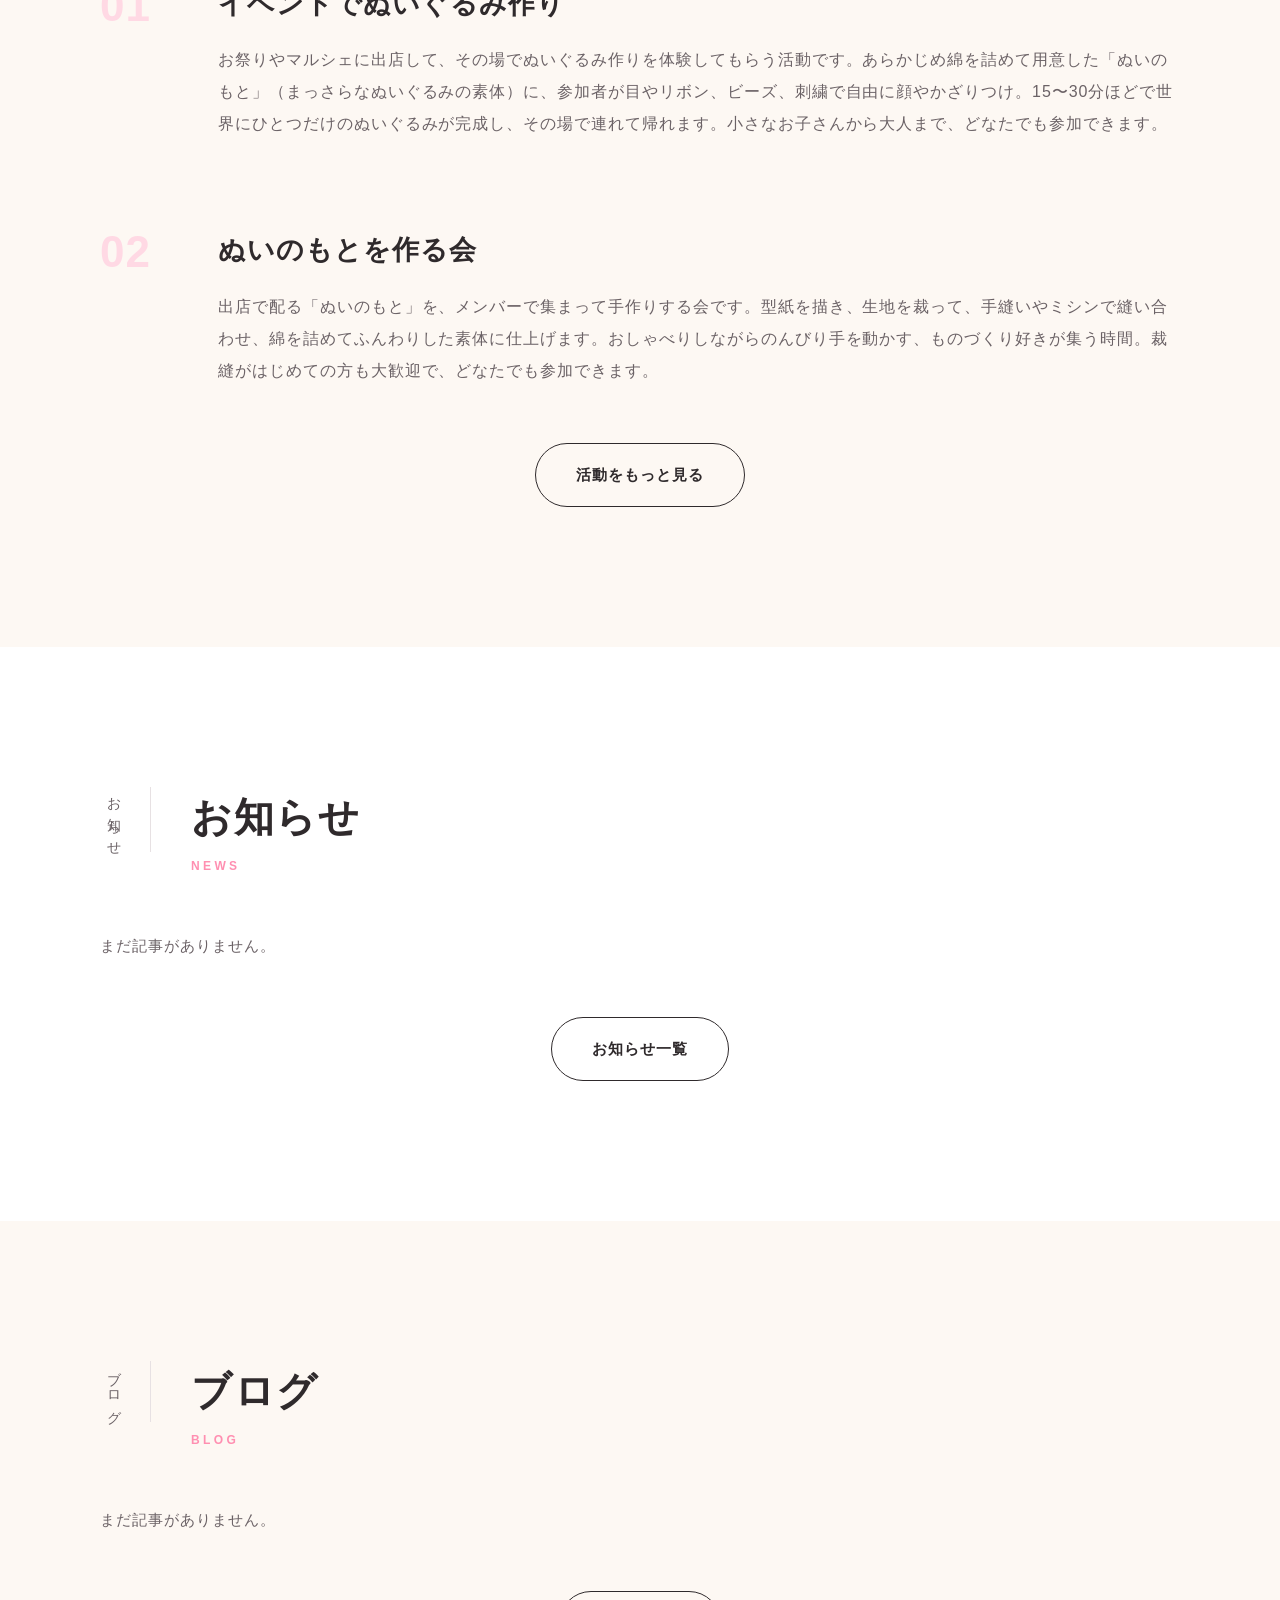
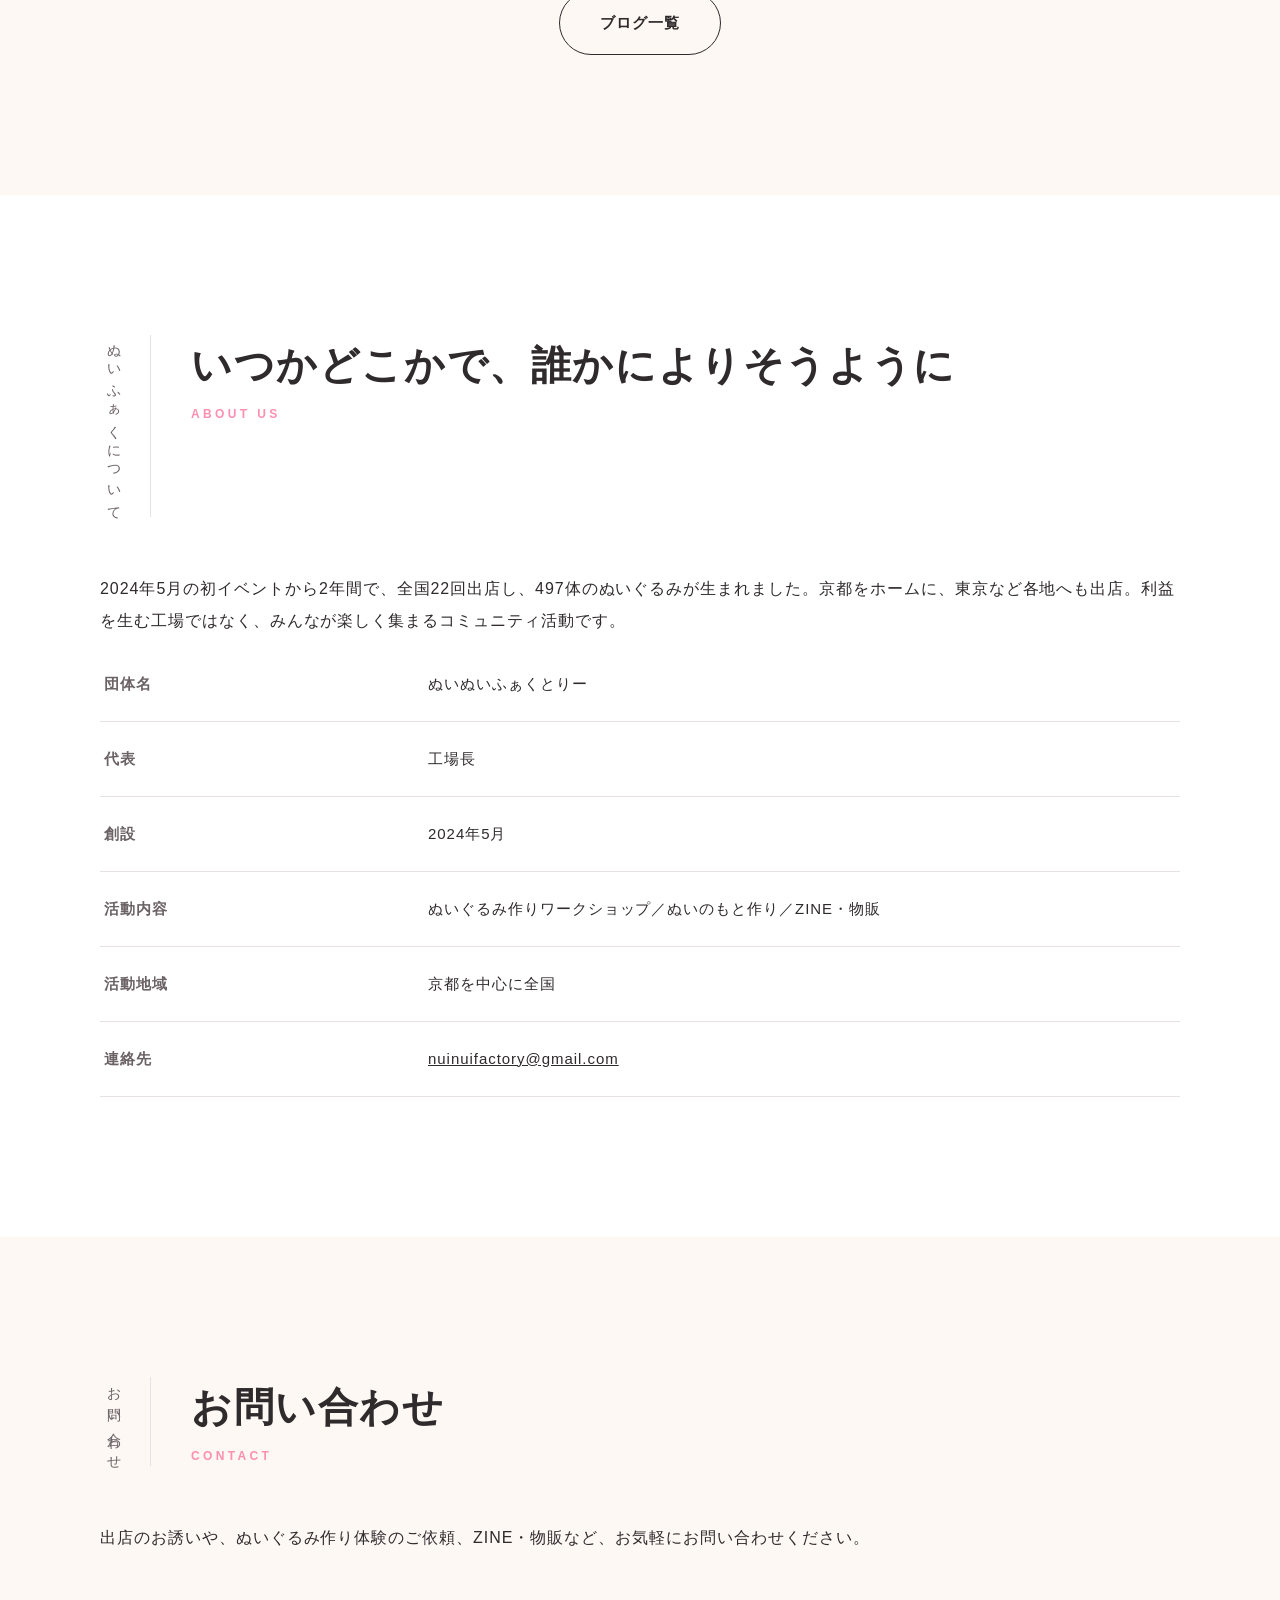
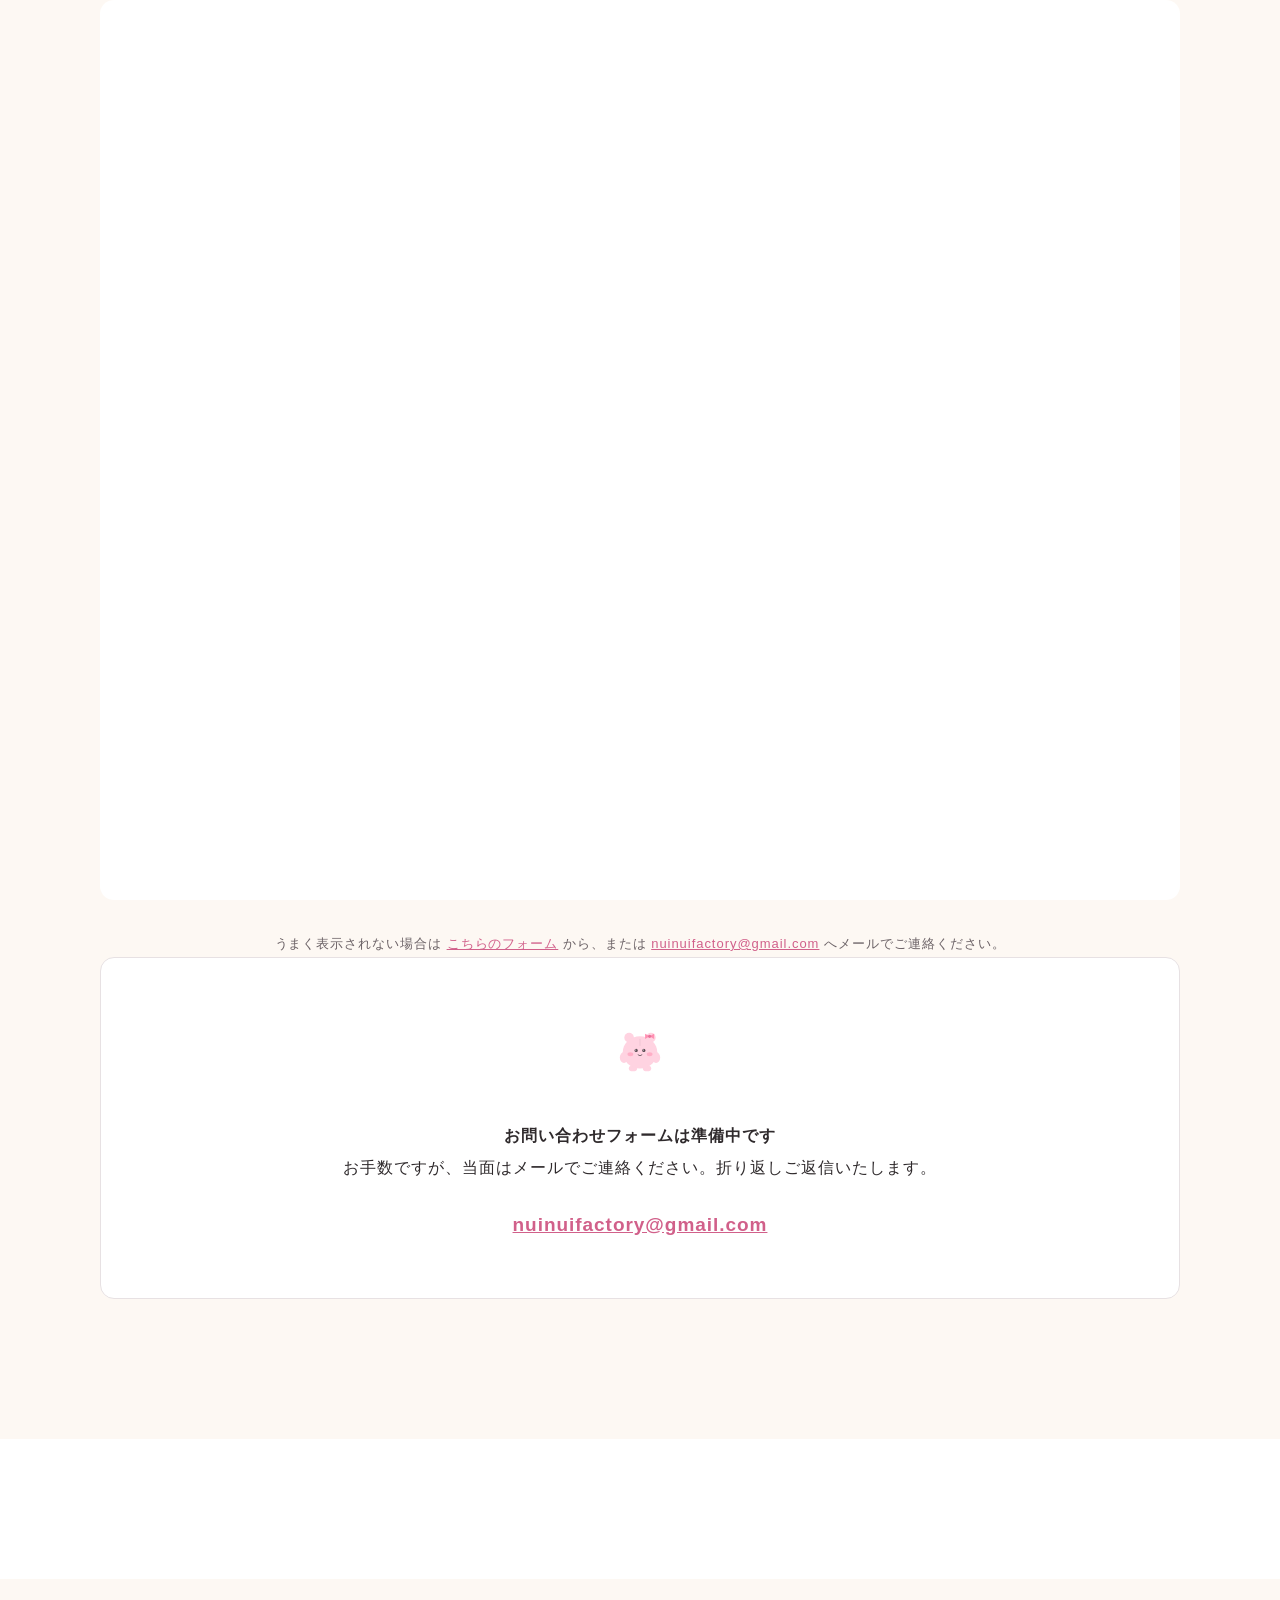
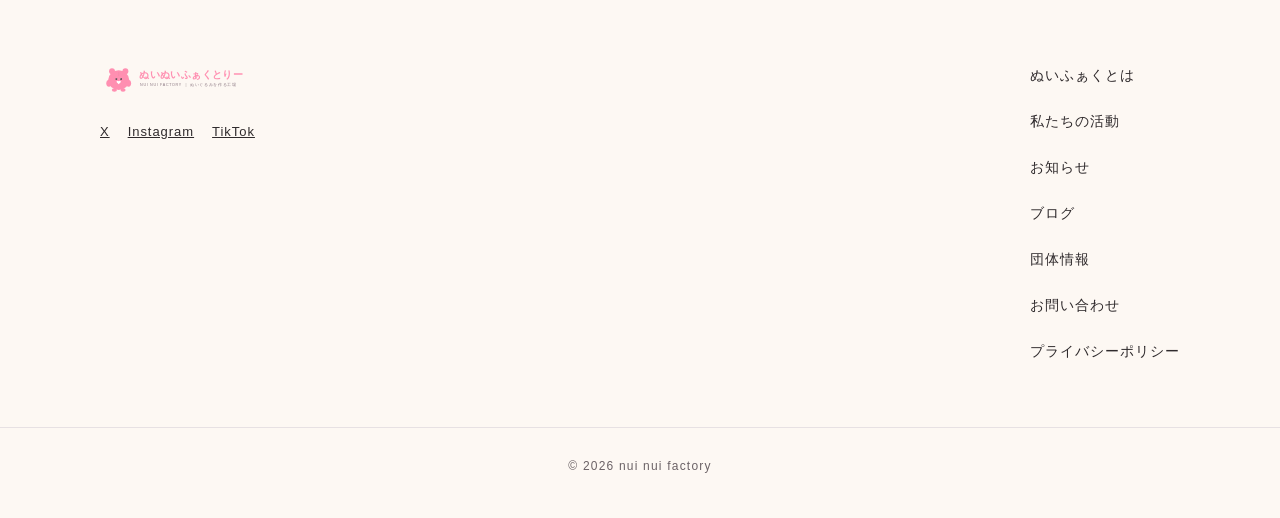
==== commit 44773fe8: "Googleフォームを埋め込み" ====
--- a/index.html
+++ b/index.html
@@ -159,8 +159,17 @@
          貼り付けるまでは、代わりにメールでの案内が表示されます。
          ================================================================ -->
     <div class="gform">
-      <!-- GFORM_START --><!-- GFORM_END -->
-    </div>
+      <!-- GFORM_START -->
+      <iframe
+        src="https://docs.google.com/forms/d/e/1FAIpQLScyMFndqyyFw00ppg9N5K8yXvrgmaUUKQ3qi2JyQ2wroFHioA/viewform?embedded=true"
+        title="お問い合わせフォーム" loading="lazy">読み込んでいます…</iframe>
+      <!-- GFORM_END -->
+    </div>
+
+    <p class="gform-alt">
+      うまく表示されない場合は <a href="https://docs.google.com/forms/d/e/1FAIpQLScyMFndqyyFw00ppg9N5K8yXvrgmaUUKQ3qi2JyQ2wroFHioA/viewform" target="_blank" rel="noopener">こちらのフォーム</a>
+      から、または <a href="mailto:nuinuifactory@gmail.com">nuinuifactory@gmail.com</a> へメールでご連絡ください。
+    </p>
 
     <div class="gform-fallback">
       <img src="assets/img/mascot-lpink.svg" alt="">
--- a/assets/css/style.css
+++ b/assets/css/style.css
@@ -218,6 +218,29 @@
 .form__submit button[disabled] { opacity: .5; cursor: progress; }
 
 /* ==========================================================================
+   Googleフォームの埋め込み
+   ========================================================================== */
+.gform iframe {
+  width: 100%;
+  min-height: 900px;      /* フォームの下が切れる場合は、この数字を大きくしてください */
+  border: 0;
+  border-radius: var(--radius);
+  background: #fff;
+}
+.gform:empty { display: none; }
+.gform-alt { margin-top: 20px; font-size: 13px; color: var(--ink-soft); text-align: center; }
+.gform-alt a { color: #d1608a; }
+
+/* フォーム未設定のあいだに出る案内 */
+.gform-fallback {
+  text-align: center; background: #fff; border: 1px solid var(--line);
+  border-radius: var(--radius); padding: 54px 8%;
+}
+.gform-fallback img { width: 82px; margin: 0 auto 26px; }
+.gform-fallback .mail { margin-top: 22px; font-size: clamp(15px, 3vw, 19px); font-weight: 700; }
+.gform-fallback .mail a { color: #d1608a; }
+
+/* ==========================================================================
    記事ページ
    ========================================================================== */
 .article { width: min(88%, 760px); margin: 90px auto 0; }
